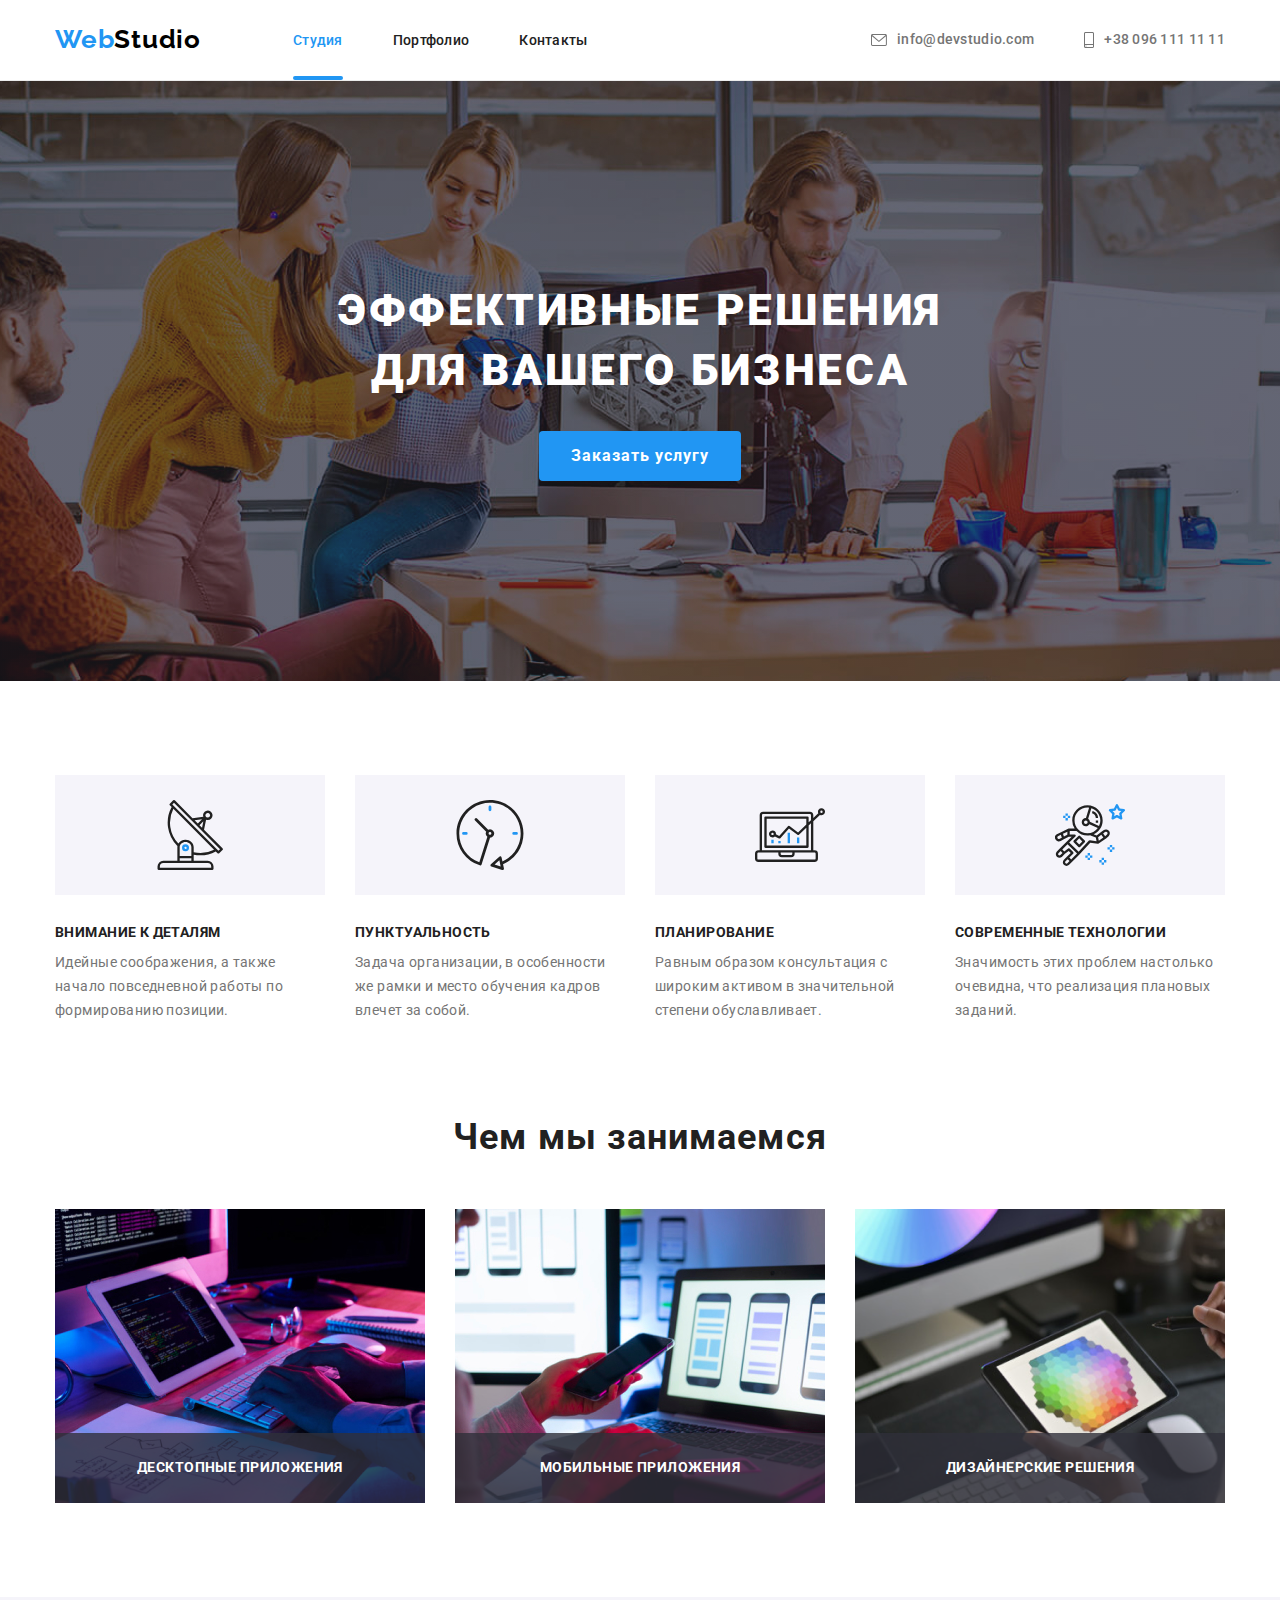
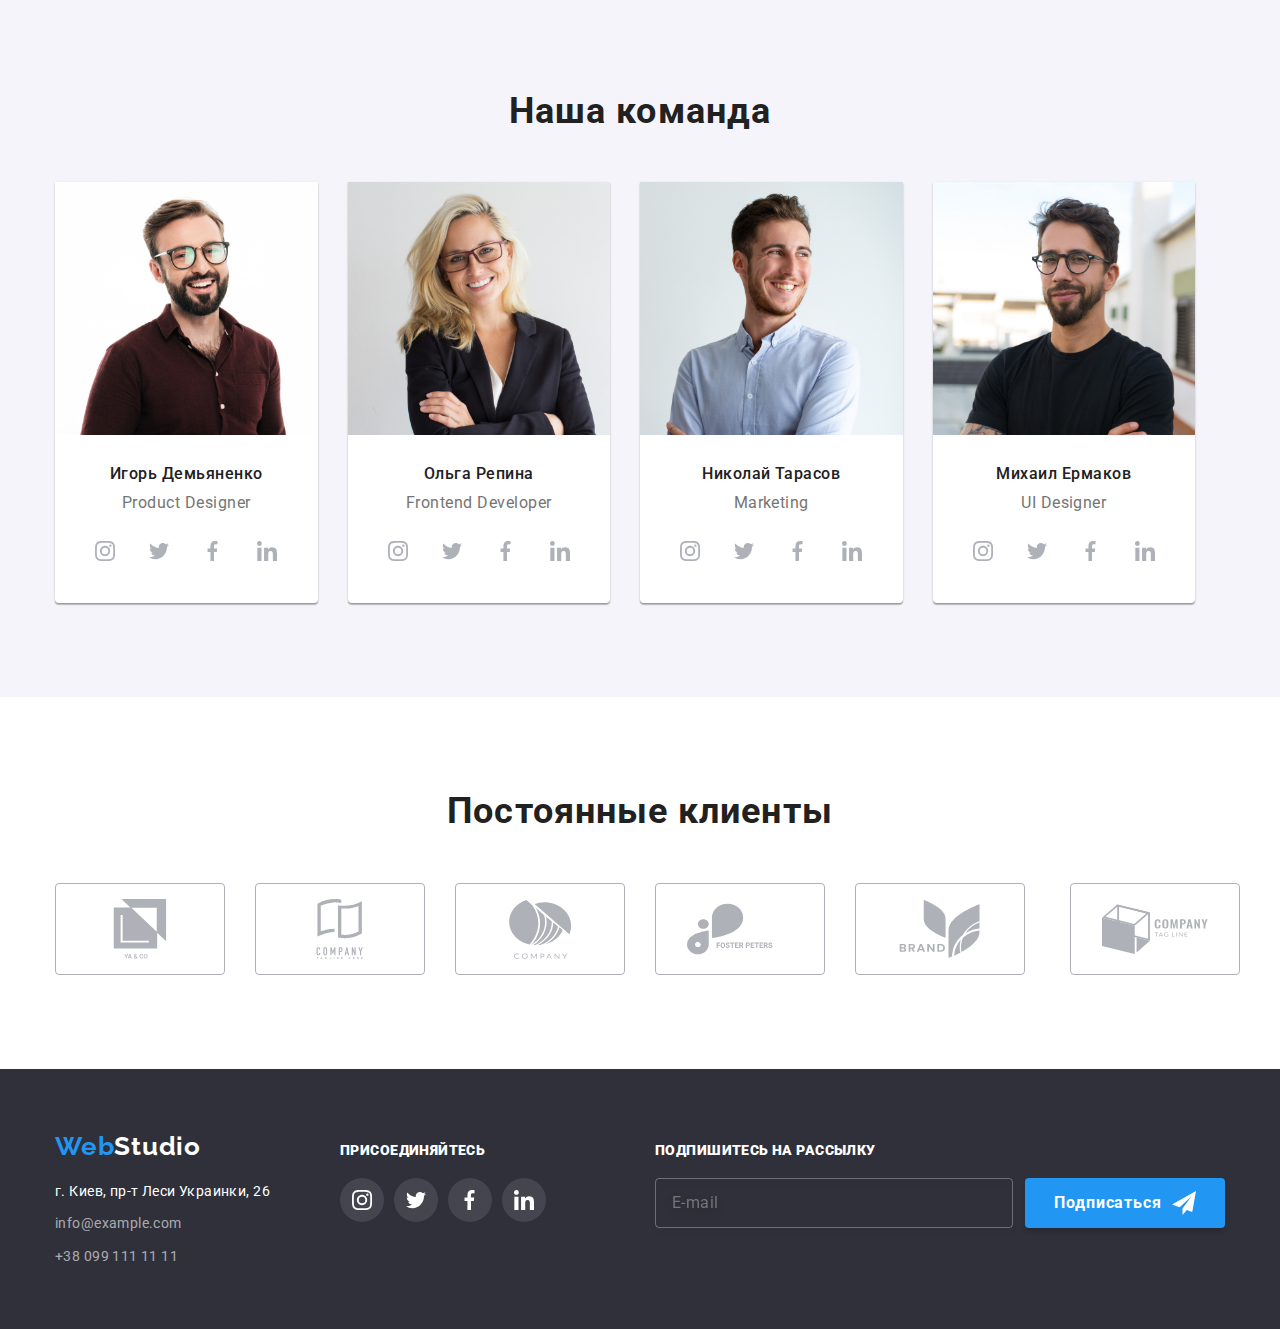
==== index.html @ 11d99875 "Initial commit" ====
<!DOCTYPE html>
<html lang="en">

<head>
  <meta charset="UTF-8" />
  <meta http-equiv="X-UA-Compatible" content="IE=edge" />
  <meta name="viewport" content="width=device-width, initial-scale=1.0" />
  <title>Document</title>
  <link rel="preconnect" href="https://fonts.googleapis.com" />
  <link rel="preconnect" href="https://fonts.gstatic.com" crossorigin />
  <link href="https://fonts.googleapis.com/css2?family=Raleway:wght@700&family=Roboto:wght@400;500;700;900&display=swap"
    rel="stylesheet" />
  <link rel="stylesheet" href="https://cdn.jsdelivr.net/npm/modern-normalize@1.1.0/modern-normalize.min.css" />
  <link rel="stylesheet" href="./css/styles.css" />
</head>

<body data-body>
  <!--Header-->
  <header class="header">
    <div class="container header-container">
      <nav class="nav-header">
        <a class="logo link" href="./index.html">Web<span class="logo-dark">Studio</span></a>
        <ul class="nav-list list">
          <li class="header-list-item">
            <a class="nav-link link nav-link-active" href="./index.html">Студия</a>
          </li>
          <li class="header-list-item">
            <a class="nav-link link" href="./portfolio.html">Портфолио</a>
          </li>
          <li class="header-list-item">
            <a class="nav-link link" href="#">Контакты</a>
          </li>
        </ul>
      </nav>
      <ul class="contacts-list list">
        <li class="header-contact-item">
          <a class="contacts-link link" href="mailto:info@devstudio.com">
            <svg class="icon-envelope" width="16" height="12">
              <use href="./images/symbol-defs.svg#icon-envelope"></use>
            </svg>
            info@devstudio.com</a>
        </li>
        <li class="header-contact-item">
          <a class="contacts-link link" href="tel:+380961111111">
            <svg class="icon-smartphone" width="10" height="16">
              <use href="./images/symbol-defs.svg#icon-smartphone"></use>
            </svg>
            +38 096 111 11 11</a>
        </li>
      </ul>
    </div>
  </header>
  <!--Main-->
  <main>
    <section class="banner-section">
      <div class="container">
        <h1 class="banner-title">
          Эффективные решения <br />
          для вашего бизнеса
        </h1>
        <button type="button" class="banner-btn btn" data-modal-open>Заказать услугу</button>
      </div>
    </section>
    <!--Feature-->
    <h2 class="hidden-title">Особенности</h2>
    <section class="feature-section">
      <div class="container">
        <ul class="feature-list list">
          <li class="feature-item">
            <div class="feature-icon-list">
              <svg class="feature-icon" width="70" height="70">
                <use href="./images/symbol-defs.svg#icon-antenna"></use>
              </svg>
            </div>
            <h3 class="feature-title">Внимание к деталям</h3>
            <p class="feature-txt">
              Идейные соображения, а также начало повседневной работы по
              формированию позиции.
            </p>
          </li>
          <li class="feature-item">
            <div class="feature-icon-list">
              <svg class="feature-icon" width="70" height="70">
                <use href="./images/symbol-defs.svg#icon-clock"></use>
              </svg>
            </div>
            <h3 class="feature-title">Пунктуальность</h3>
            <p class="feature-txt">
              Задача организации, в особенности же рамки и место обучения
              кадров влечет за собой.
            </p>
          </li>
          <li class="feature-item">
            <div class="feature-icon-list">
              <svg class="feature-icon" width="70" height="70">
                <use href="./images/symbol-defs.svg#icon-diagram"></use>
              </svg>
            </div>
            <h3 class="feature-title">Планирование</h3>
            <p class="feature-txt">
              Равным образом консультация с широким активом в значительной
              степени обуславливает.
            </p>
          </li>
          <li class="feature-item">
            <div class="feature-icon-list">
              <svg class="feature-icon" width="70" height="70">
                <use href="./images/symbol-defs.svg#icon-astronaut"></use>
              </svg>
            </div>
            <h3 class="feature-title">Современные технологии</h3>
            <p class="feature-txt">
              Значимость этих проблем настолько очевидна, что реализация
              плановых заданий.
            </p>
          </li>
        </ul>
      </div>
    </section>
    <!--What we do-->
    <section class="about-section">
      <div class="container about-container">
        <h2 class="title">Чем мы занимаемся</h2>
        <ul class="about-list list">
          <li class="about-list-item">

            <img src="./images/keyboard.jpg" alt="Print" width="370" />
            <p class="about-txt-thumb">Десктопные приложения</p>

          </li>
          <li class="about-list-item">

            <img src="./images/phone.jpg" alt="Development" width="370" />
            <p class="about-txt-thumb">Мобильные приложения</p>

          </li>
          <li class="about-list-item">

            <img src="./images/pen.png" alt="Design" width="370" />
            <p class="about-txt-thumb">Дизайнерские решения</p>

          </li>
        </ul>
      </div>
    </section>
    <!--Our team-->
    <section class="team-section">
      <div class="container">
        <h2 class="title">Наша команда</h2>
        <ul class="team-list list">
          <li class="team-list-item">
            <img src="./images/productdesigner.jpg" alt="productdesignerphoto" width="270" />
            <div class="team">
              <h3 class="team-title">Игорь Демьяненко</h3>
              <p class="team-txt">Product Designer</p>
              <ul class="social-media list">
                <li class="social-media-item item">
                  <a class="social-media-link link" href="" target="_blank" rel="noopener nofollow noreferrer"><svg
                      class="social-media-icon" width="20" height="20">
                      <use href="./images/symbol-defs.svg#icon-instagram"></use>
                    </svg></a>
                </li>
                <li class="social-media-item item">
                  <a class="social-media-link link" href="" target="_blank" rel="noopener nofollow noreferrer"><svg
                      class="social-media-icon" width="20" height="20">
                      <use href="./images/symbol-defs.svg#icon-twitter"></use>
                    </svg></a>
                </li>
                <li class="social-media-item item">
                  <a class="social-media-link link" href="" target="_blank" rel="noopener nofollow noreferrer"><svg
                      class="social-media-icon" width="20" height="20">
                      <use href="./images/symbol-defs.svg#icon-facebook"></use>
                    </svg></a>
                </li>
                <li class="social-media-item item">
                  <a class="social-media-link link" href="" target="_blank" rel="noopener nofollow noreferrer"><svg
                      class="social-media-icon" width="20" height="20">
                      <use href="./images/symbol-defs.svg#icon-linkedin"></use>
                    </svg></a>
                </li>
              </ul>
            </div>
          </li>
          <li class="team-list-item">
            <img src="./images/frontenddeveloper.jpg" alt="frontenddeveloperphoto" width="270" />
            <div class="team">
              <h3 class="team-title">Ольга Репина</h3>
              <p class="team-txt">Frontend Developer</p>
              <ul class="social-media list">
                <li class="social-media-item item">
                  <a class="social-media-link link" href="" target="_blank" rel="noopener nofollow noreferrer"><svg
                      class="social-media-icon" width="20" height="20">
                      <use href="./images/symbol-defs.svg#icon-instagram"></use>
                    </svg></a>
                </li>
                <li class="social-media-item item">
                  <a class="social-media-link link" href="" target="_blank" rel="noopener nofollow noreferrer"><svg
                      class="social-media-icon" width="20" height="20">
                      <use href="./images/symbol-defs.svg#icon-twitter"></use>
                    </svg></a>
                </li>
                <li class="social-media-item item">
                  <a class="social-media-link link" href="" target="_blank" rel="noopener nofollow noreferrer"><svg
                      class="social-media-icon" width="20" height="20">
                      <use href="./images/symbol-defs.svg#icon-facebook"></use>
                    </svg></a>
                </li>
                <li class="social-media-item item">
                  <a class="social-media-link link" href="" target="_blank" rel="noopener nofollow noreferrer"><svg
                      class="social-media-icon" width="20" height="20">
                      <use href="./images/symbol-defs.svg#icon-linkedin"></use>
                    </svg></a>
                </li>
              </ul>
            </div>
          </li>
          <li class="team-list-item">
            <img src="./images/marketing.jpg" alt="marketingphoto" width="270" />
            <div class="team">
              <h3 class="team-title">Николай Тарасов</h3>
              <p class="team-txt">Marketing</p>
              <ul class="social-media list">
                <li class="social-media-item item">
                  <a class="social-media-link link" href="" target="_blank" rel="noopener nofollow noreferrer"><svg
                      class="social-media-icon" width="20" height="20">
                      <use href="./images/symbol-defs.svg#icon-instagram"></use>
                    </svg></a>
                </li>
                <li class="social-media-item item">
                  <a class="social-media-link link" href="" target="_blank" rel="noopener nofollow noreferrer"><svg
                      class="social-media-icon" width="20" height="20">
                      <use href="./images/symbol-defs.svg#icon-twitter"></use>
                    </svg></a>
                </li>
                <li class="social-media-item item">
                  <a class="social-media-link link" href="" target="_blank" rel="noopener nofollow noreferrer"><svg
                      class="social-media-icon" width="20" height="20">
                      <use href="./images/symbol-defs.svg#icon-facebook"></use>
                    </svg></a>
                </li>
                <li class="social-media-item item">
                  <a class="social-media-link link" href="" target="_blank" rel="noopener nofollow noreferrer"><svg
                      class="social-media-icon" width="20" height="20">
                      <use href="./images/symbol-defs.svg#icon-linkedin"></use>
                    </svg></a>
                </li>
              </ul>
            </div>
          </li>
          <li class="team-list-item">
            <img src="./images/uidesigner.jpg" alt="uidesignerphoto" width="270" />
            <div class="team">
              <h3 class="team-title">Михаил Ермаков</h3>
              <p class="team-txt">UI Designer</p>
              <ul class="social-media list">
                <li class="social-media-item item">
                  <a class="social-media-link link" href="" target="_blank" rel="noopener nofollow noreferrer"><svg
                      class="social-media-icon" width="20" height="20">
                      <use href="./images/symbol-defs.svg#icon-instagram"></use>
                    </svg></a>
                </li>
                <li class="social-media-item item">
                  <a class="social-media-link link" href="" target="_blank" rel="noopener nofollow noreferrer"><svg
                      class="social-media-icon" width="20" height="20">
                      <use href="./images/symbol-defs.svg#icon-twitter"></use>
                    </svg></a>
                </li>
                <li class="social-media-item item">
                  <a class="social-media-link link" href="" target="_blank" rel="noopener nofollow noreferrer"><svg
                      class="social-media-icon" width="20" height="20">
                      <use href="./images/symbol-defs.svg#icon-facebook"></use>
                    </svg></a>
                </li>
                <li class="social-media-item item">
                  <a class="social-media-link link" href="" target="_blank" rel="noopener nofollow noreferrer"><svg
                      class="social-media-icon" width="20" height="20">
                      <use href="./images/symbol-defs.svg#icon-linkedin"></use>
                    </svg></a>
                </li>
              </ul>
            </div>
          </li>
        </ul>
      </div>
    </section>
    <!--Clients-->
    <section class="company-section">
      <div class="container">
        <h2 class="title">Постоянные клиенты</h2>
        <ul class="clients-list list">
          <li class="clients-list-item">
            <a class="clients-link link" href="" target="_blank" rel="noopener nofollow noreferrer"><svg
                class="clients-icon" width="106" height="60">
                <use href="./images/symbol-defs.svg#icon-logo"></use>
              </svg></a>
          </li>
          <li class="clients-list-item">
            <a class="clients-link link" href="" target="_blank" rel="noopener nofollow noreferrer"><svg
                class="clients-icon" width="106" height="60">
                <use href="./images/symbol-defs.svg#icon-logo-1"></use>
              </svg></a>
          </li>
          <li class="clients-list-item">
            <a class="clients-link link" href="" target="_blank" rel="noopener nofollow noreferrer"><svg
                class="clients-icon" width="106" height="60">
                <use href="./images/symbol-defs.svg#icon-logo-2"></use>
              </svg></a>
          </li>
          <li class="clients-list-item">
            <a class="clients-link link" href="" target="_blank" rel="noopener nofollow noreferrer"><svg
                class="clients-icon" width="106" height="60">
                <use href="./images/symbol-defs.svg#icon-logo-3"></use>
              </svg></a>
          </li>
          <li class="clients-list-item">
            <a class="clients-link link" href="" target="_blank" rel="noopener nofollow noreferrer"><svg
                class="clients-icon" width="106" height="60">
                <use href="./images/symbol-defs.svg#icon-logo-4"></use>
              </svg></a>
          </li>
          <li class="clients-list-item container">
            <a class="clients-link link" href="" target="_blank" rel="noopener nofollow noreferrer"><svg
                class="clients-icon" width="106" height="60">
                <use href="./images/symbol-defs.svg#icon-logo-5"></use>
              </svg></a>
          </li>
        </ul>
      </div>
    </section>
  </main>
  <!--Footer-->
  <footer class="footer">
    <div class="container">
      <div class="footer-nav">
        <a class="logo-footer link" href="./index.html">Web<span class="logo-light">Studio</span></a>
        <address>
          <ul class="contacts-footer-list list">
            <li class="contacts-footer-item">
              <a class="footer-nav-link link" href="https://goo.gl/maps/ErCyKZtS9x7sT5QV7" target="_blank"
                rel="noopener nofollow noreferrer">г. Киев, пр-т Леси Украинки, 26
              </a>
            </li>
            <li class="contacts-footer-item">
              <a class="footer-contacts-link link" href="mailto:info@example.com">info@example.com</a>
            </li>
            <li class="contacts-footer-item">
              <a class="footer-contacts-link link" href="tel:+380991111111">+38 099 111 11 11</a>
            </li>
          </ul>
        </address>
      </div>
      <div class="social-footer">
        <p class="footer-subscribe"><strong>присоединяйтесь</strong></p>
        <ul class="social-footer-list list">
          <li class="social-footer-item item">
            <a class="social-footer-link" href="" target="_blank" rel="noopener nofollow noreferrer">
              <svg class="social-footer-icon" width="20" height="20">
                <use href="./images/symbol-defs.svg#icon-instagram"></use>
              </svg></a>
          </li>
          <li class="social-footer-item item">
            <a class="social-footer-link" href="" target="_blank" rel="noopener nofollow noreferrer">
              <svg class="social-footer-icon" width="20" height="20">
                <use href="./images/symbol-defs.svg#icon-twitter"></use>
              </svg></a>
          </li>
          <li class="social-footer-item item">
            <a class="social-footer-link" href="" target="_blank" rel="noopener nofollow noreferrer">
              <svg class="social-footer-icon" width="20" height="20">
                <use href="./images/symbol-defs.svg#icon-facebook"></use>
              </svg></a>
          </li>
          <li class="social-footer-item item">
            <a class="social-footer-link" href="" target="_blank" rel="noopener nofollow noreferrer">
              <svg class="social-footer-icon" width="20" height="20">
                <use href="./images/symbol-defs.svg#icon-linkedin"></use>
              </svg></a>
          </li>
        </ul>
      </div>
      <div class="footer-submit">
        <p class="footer-subscribe"><strong>Подпишитесь на рассылку</strong></p>
        <form class="footer-form">
          <label>
            <input class="subscribe-submit" type="email" placeholder="E-mail" required>
          </label>
          <button class="btn-submit btn" type="submit">Подписаться
            <svg class="icon-submit" width="24" height="24">
              <use href="./images/symbol-defs.svg#icon-send"></use>
            </svg>
          </button>
        </form>
      </div>
    </div>
  </footer>
  <!--Modal-->
  <div class="backdrop is-hidden" data-modal>
    <div class="modal">
      <button class="modal-close-btn btn" type="button" data-modal-close>
        <svg width="11px" height="11px">
          <use href="./images/symbol-defs.svg#icon-close"></use>
        </svg>
      </button>
      <form class="form">
        <p class="form-txt"><strong>Оставьте свои данные, мы вам перезвоним</strong></p>
        <div class="form-field">
          <label class="form-label"><span class="form-text">Имя</span>
            <input class="form-input" type="text" name="name" required>
            <svg class="icon-form" width="12" height="12">
              <use href="./images/symbol-defs.svg#icon-name"></use>
            </svg>
          </label>
        </div>
        <div class="form-field">
          </label>
          <label class="form-label"><span class="form-text">Телефон</span>
            <input class="form-input" type="tel" name="tel" required>
            <svg class="icon-form" width="13" height="13">
              <use href="./images/symbol-defs.svg#icon-phone"></use>
            </svg>
          </label>
        </div>
        <div class="form-field">
          <label class="form-label"><span class="form-text">Почта</span>
            <input class="form-input" type="email" name="email" required>
            <svg class="icon-form" width="15" height="12">
              <use href="./images/symbol-defs.svg#icon-mail"></use>
            </svg>
          </label>
        </div>
        <label class="form-label" name="comment"><span class="form-text">Комментарий</span>
          <textarea class="form-comment" rows="9" placeholder="Введите текст" required></textarea>
        </label>
        <div class="form-field-chek">
          <label class="policy-label">
            <input class="form-checkbox hidden-title" type="checkbox" name="user-areement" required>
            <span class="agreement-icon"></span>
            Соглашаюсь с рассылкой и принимаю
            <a class="policy-link" href="">Условия договора</a>
          </label>
        </div>
        <button class="form-btn btn" type="submit">Отправить</button>
      </form>
    </div>
    <script src="./js/modal.js"></script>
</body>

</html>
---- css/styles.css ----
:root {
    --primary-color: #2196F3;
    --secondary-color: #2F303A;
    --dark-color: #212121;
    --grey-color: #757575;
    --grey-txt-color: #AFB1B8;
    --light-color: #F5F4FA;
    --white-color: #ffffff;
    --blue-color: #188CE8;
    --primary-font: "Roboto", sans-serif;
    --secondary-font: "Raleway", sans-serif;
}

h1,
h2,
h3,
h4,
h5,
p {
    margin: 0;
}

img {
    display: block;
    max-width: 100%;
    height: auto;
}

body {
    background-color: var(--white-color);
    color: var(--dark-color);
    font-family: var(--primary-font);
    font-size: 14px;
    letter-spacing: 0.03em;
}

.container {
    width: 1200px;  
    padding-left: 15px;
    padding-right: 15px;
    margin: 0;
    margin-left: auto;
    margin-right: auto;
}

.title {
    margin-bottom: 50px;
    font-weight: 700;
    font-size: 36px;
    line-height: 1.16;
    text-align: center;
    letter-spacing: 0.03em;
    color: var(--dark-color);
}

.hidden-title {
    position: absolute;
    width: 1px;
    height: 1px;
    margin: -1px;
    border: 0;
    padding: 0;
    white-space: nowrap;
    clip-path: inset(100%);
    clip: rect(0 0 0 0);
    overflow: hidden;
}

.link {
    margin: 0;
    text-decoration: none;
    font-style: normal;
}

.list {
    margin: 0;
    padding: 0;
    list-style: none;
}

.btn {
    cursor: pointer;
}

.no-scroll {
    overflow: hidden;
}

/* Header section */

.header {
    border-bottom: 1px solid #ECECEC;
}

.nav-header {
    display: flex;
    align-items: center;
}

.logo {
    display: block;
    padding-top: 22px;
    padding-bottom: 22px;
    margin-right: 92px;
    font-family: var(--secondary-font);
    font-weight: 700;
    font-size: 26px;
    line-height: 1.38;
    letter-spacing: 0.03em;
    color: var(--primary-color);
}

.logo-dark {
    font-size: 26px;
    line-height: 1.38;
    letter-spacing: 0.03em;
    color: #000000;
}

.logo-light {
    color: var(--white-color);
}

.nav-list {
    display: flex;
    align-items: center;
}

.header-list-item:not(:last-child) {
    margin-right: 50px;
}

.nav-link {
    position: relative;
    padding: 32px 0;
    font-weight: 500;
    font-size: 14px;
    line-height: 1.14;
    letter-spacing: 0.02em;
    color: var(--dark-color);
    transition: color 250ms cubic-bezier(0.4, 0, 0.2, 1);
}

.nav-link-active {
    color: var(--primary-color);
}

.nav-link-active::after {
    position: absolute;
    content: '';
    bottom: 0;
    left: 0;
    border-radius: 2px;
    width: 100%;
    height: 4px;
    background-color: var(--primary-color);
}

.nav-link:hover,
.nav-link:focus{
    color: var(--primary-color);
}

.header-container {
    display: flex;
}

.contacts-list {
    display: flex;
    align-items: center;
    margin-left: auto
}

.header-contact-item:not(:last-child) {
    margin-right: 50px;
}

.contacts-link {
    padding: 32px 0;
    font-weight: 500;
    font-size: 14px;
    line-height: 1.14;
    display: flex;
    align-items: center;
    letter-spacing: 0.02em;
    color: var(--grey-color);
    transition: color 250ms cubic-bezier(0.4, 0, 0.2, 1);
}

.contacts-link:hover,
.contacts-link:focus {
    color: var(--primary-color);
}

.icon-envelope,
.icon-smartphone {
    margin-right: 10px;
    fill: currentColor;
}

/* Main section */

.banner-section {
    text-align: center;
    padding-top: 200px;
    padding-bottom: 200px;
    background-color: var(--secondary-color);
    background-image: linear-gradient(to right, rgba(47, 48, 58, 0.4), rgba(47, 48, 58, 0.4)), url(../images/banner-bg.jpg);
    max-width: 1600px;
    height: 600px;
    background-repeat: no-repeat;
    background-position: center;
    background-size: cover;
    margin-left: auto;
    margin-right: auto;
}


.banner-title {
    margin-bottom: 30px;
    font-weight: 900;
    font-size: 44px;
    line-height: 1.36;
    text-align: center;
    letter-spacing: 0.06em;
    text-transform: uppercase;
    color: var(--white-color);
}

.banner-btn {
    align-items: center;
    text-align: center;
    border-style: none;
    padding: 10px 32px;
    min-height: 50px;
    min-width: 200px;
    border: 0 solid;
    border-radius: 4px;
    font-family: inherit;
    background-color: var(--primary-color);
    font-weight: 700;
    font-size: 16px;
    line-height: 1.88;
    letter-spacing: 0.06em;
    color: var(--white-color);
    transition: background-color 250ms cubic-bezier(0.4, 0, 0.2, 1);
}

.banner-btn:hover,
.banner-btn:focus {
    background-color: var(--blue-color);
}

/* Feature section */

.feature-section {
    padding-bottom: 94px;
    padding-top: 94px;
}

.feature-list {
    display: flex;
}

.feature-item:not(:last-child) {
    margin-right: 30px;
}

.feature-icon-list {
    width: 270px;
    height: 120px;
    background-color: #F5F4FA;
    display: flex;
    align-items: center;
    justify-content: center;
    margin-bottom: 30px;
}

.feature-title {
    margin-bottom: 10px;
    font-weight: 700;
    font-size: 14px;
    line-height: 1.14;
    letter-spacing: 0.03em;
    text-transform: uppercase;
    color: var(--dark-color);
}

.feature-txt {
    width: 270px;
    font-weight: 400;
    font-size: 14px;
    line-height: 1.71;
    letter-spacing: 0.03em;
    color: var(--grey-color);
}

/* About selection */

.about-section {
    padding-bottom: 94px;
}

.about-list {
    display: flex;
    flex-wrap: wrap;
}

.about-list-item {
    position: relative;
}

.about-list-item:not(:last-child) {
    margin-right: 30px;
}

.about-txt-thumb {
    position: absolute;
    bottom: 0;
    left: 0;
    width: 100%;
    height: 70px;
    display: flex;
    align-items: center;
    justify-content: center;
    background-color: rgba(47, 48, 58, 0.8);
    font-weight: 700;
    line-height: 1.14;
    text-align: center;
    text-transform: uppercase;
    color: var(--white-color);
}

/* Team section */

.team-section {
    padding-top: 94px;
    padding-bottom: 94px;
    background-color: var(--light-color);
}

.team-list {
    display: flex;
}

.team-list-item {
    border: none;
    border-radius: 4px;
    background-color: var(--white-color);
    box-shadow: 0px 1px 3px rgba(0, 0, 0, 0.12), 0px 1px 1px rgba(0, 0, 0, 0.14), 0px 2px 1px rgba(0, 0, 0, 0.2);
    border-radius: 0px 0px 4px 4px;
    margin-right: 30px;
}

.team {
    padding-top: 30px;
    padding-bottom: 30px;
}

.team-title {
    margin-bottom: 10px;
    font-weight: 500;
    font-size: 16px;
    line-height: 1.18;
    text-align: center;
    letter-spacing: 0.03em;
    color: var(--dark-color);
}

.team-txt {
    margin-bottom: 16px;
    border: none;
    border-radius: 4px;
    color: var(--grey-color);
    font-weight: 400;
    font-size: 16px;
    line-height: 1.18;
    text-align: center;
    letter-spacing: 0.03em;
    color: var(--grey-color);
}

.social-media {
    display: flex;
    justify-content: center;
}

.social-media-item:not(:last-child) {
    margin-right: 10px;
}

.social-media-link {
    display: flex;
    align-items: center;
    justify-content: center;
    width: 44px;
    height: 44px;
    color: var(--grey-txt-color);
    border-radius: 50%;
    transition: color 250ms cubic-bezier(0.4, 0, 0.2, 1), background-color 250ms cubic-bezier(0.4, 0, 0.2, 1);
}

.social-media-icon {
    fill: currentColor;
}

.social-media-link:hover,
.social-media-link:focus {
    color: var(--white-color);
    background-color: var(--primary-color);
}

/* Clients */

.company-section {
    padding-top: 94px;
    padding-bottom: 94px;
}

.clients-list {
    display: flex;
    gap: 30px;
}

.clients-link {
    width: 170px;
    height: 92px;
    display: flex;
    align-items: center;
    justify-content: center;
    color: var(--grey-txt-color);
    border: 1px solid var(--grey-txt-color);
    border-radius: 4px;
    transition: border-color 250ms cubic-bezier(0.4, 0, 0.2, 1), color 250ms cubic-bezier(0.4, 0, 0.2, 1);
}

.clients-icon {
    fill: currentColor;
}

.clients-link:focus,
.clients-link:hover {
    border-color: var(--primary-color);
    color: var(--primary-color);
}

/* Footer section */

.footer {
    display: flex;
    padding-top: 60px;
    padding-bottom: 60px;
    background-color: var(--secondary-color);
}

.footer .container {
    display: flex;
    align-items: baseline;
}

.footer-nav {
    display: flex;
    flex-direction: column;
}

.logo-footer {
    max-width: 100%;
    height: 31px;
    display: block;
    margin-bottom: 20px;
    font-family: var(--secondary-font);
    font-weight: 700;
    font-size: 26px;
    line-height: 1.38;
    letter-spacing: 0.03em;
    color: var(--primary-color);
}

.contacts-footer-item:not(:last-child) {
    margin-bottom: 9px;
}

.footer-nav-link {
    font-weight: 400;
    font-size: 14px;
    line-height: 1.71;
    letter-spacing: 0.03em;
    color: var(--white-color);
    transition: color 250ms cubic-bezier(0.4, 0, 0.2, 1);
}

.footer-nav-link:focus,
.footer-nav-link:hover {
    color: var(--primary-color);
}

.footer-contacts-link {
    font-weight: 400;
    font-size: 14px;
    line-height: 1.71;
    letter-spacing: 0.03em;
    color: rgba(255, 255, 255, 0.6);
    transition: color 250ms cubic-bezier(0.4, 0, 0.2, 1);
}

.footer-contacts-link:focus,
.footer-contacts-link:hover {
    color: var(--primary-color);
}

.social-footer {
    margin-left: 70px;
    width: 206px;
}

.footer-subscribe {
    margin-bottom: 20px;
    font-weight: 700;
    font-size: 14px;
    line-height: 1.14;
    letter-spacing: 0.03em;
    text-transform: uppercase;
    color: var(--white-color);
}

.social-footer-list {
    display: flex;
    gap: 10px;
}

.social-footer-link {
    display: flex;
    width: 44px;
    height: 44px;
    align-items: center;
    justify-content: center;
    fill: var(--white-color);
    background-color: rgba(255, 255, 255, 0.1);;
    border-radius: 50%;
    transition: background-color 250ms cubic-bezier(0.4, 0, 0.2, 1);
}

.social-footer-link:hover,
.social-footer-link:focus {
    background-color: var(--primary-color);
}

.footer-submit {
    margin-left: auto;
}

.footer-form {
    display: flex;
    justify-content: center;
    align-items: center;
}

.subscribe-submit {
    display: flex;
    align-items: center;
    min-width: 358px;
    min-height: 50px;
    padding-left: 16px;
    background-color: inherit;
    border: 1px solid rgba(255, 255, 255, 0.3);
    filter: drop-shadow(0px 4px 4px rgba(0, 0, 0, 0.15));
    border-radius: 4px;
    font-weight: 400;
    font-size: 16px;
    line-height: 1.25;
    letter-spacing: 0.03em;
    color: rgba(255, 255, 255, 0.6);
    transition: border-color 250ms cubic-bezier(0.4, 0, 0.2, 1);
}

.subscribe-submit:focus,
.subscribe-submit:hover {
    outline: none;
    border-color: var(--primary-color);
}

.btn-submit {
    width: 200px;
    height: 50px;
    display: flex;
    align-items: center;
    justify-content: center;
    margin-left: 12px;
    padding: 0;
    background: var(--primary-color);
    box-shadow: 0px 4px 4px rgba(0, 0, 0, 0.15);
    border-radius: 4px;
    border: none;
    font-weight: 700;
    font-size: 16px;
    line-height: 30px;
    text-align: center;
    letter-spacing: 0.06em;
    color: var(--white-color);
}

.icon-submit {
    margin-left: 10px;
}

/* Portfolio */

.filter-btn {
    background-color: var(--light-color);
    font-family: var(--primary-font);
    font-weight: 500;
    font-size: 16px;
    line-height: 1.62;
    text-align: center;
    letter-spacing: 0.03em;
    color: var(--dark-color);
    border: none;
    border-radius: 4px;
    padding: 6px 22px;
    transition: background-color 250ms cubic-bezier(0.4, 0, 0.2, 1), color 250ms cubic-bezier(0.4, 0, 0.2, 1), box-shadow 250ms cubic-bezier(0.4, 0, 0.2, 1);
}

.filter-btn:hover,
.filter-btn:focus {
    background-color: var(--primary-color);
    color: var(--white-color);
    box-shadow: 0px 3px 1px rgba(0, 0, 0, 0.1), 0px 1px 2px rgba(0, 0, 0, 0.08), 0px 2px 2px rgba(0, 0, 0, 0.12);
}

.filter-list {
    padding-top: 94px;
    padding-bottom: 94px;
}

.nav-list-portfolio {
    display: flex;
    justify-content: center;
    margin-bottom: 50px;
}

.nav-list-item:not(:last-child) {
    margin-right: 8px;

}

.example-list {
    display: flex;
    flex-wrap: wrap;
    margin: calc(-1 * 30px / 3);
}

.example-list-item { 
    width: 370px;
    flex-basis: calc((100% - 30px * 3) / 3);
    margin: calc(30px / 2);
}

.example-link {
    display: block;
    transition: box-shadow 250ms cubic-bezier(0.4, 0, 0.2, 1);
}

.example-overlay {
    position: relative;
    overflow: hidden;
}

.example-overlay-txt {
    position: absolute;
    top: 0;
    left: 0;
    transform: translateY(100%);
    display: flex;
    align-items: center;
    justify-content: center;
    padding: 63px 21px;
    background-color: rgba(33, 150, 243, 0.9);;
    transition: transform 250ms cubic-bezier(0.4, 0, 0.2, 1);
}

.example-desc {
    font-weight: 400;
    font-size: 18px;
    line-height: 1.56;
    letter-spacing: 0.03em;
    color: var(--white-color);
}

.example-link:focus,
.example-link:hover {
    box-shadow: 0px 1px 1px rgba(0, 0, 0, 0.12), 0px 4px 4px rgba(0, 0, 0, 0.06), 1px 4px 6px rgba(0, 0, 0, 0.16);
}

.example-link:hover .example-overlay-txt,
.example-link:focus .example-overlay-txt {
    transform: translateY(0%);
}

.example-text {
    border: 1px solid #EEEEEE;
    padding: 20px 24px;
    border-top: none;
}

.apps-title {
    margin-bottom: 4px;
    font-weight: 700;
    font-size: 18px;
    line-height: 2;
    letter-spacing: 0.06em;
    color: var(--dark-color);
}

.apps-txt {
    font-weight: 400;
    font-size: 16px;
    line-height: 1.87;
    letter-spacing: 0.03em;
    color: var(--grey-color);
}

/* Modal */

.backdrop {
    position: fixed;
    top: 0;
    left: 0;
    z-index: 1000;
    width: 100%;
    height: 100%;
    background-color: rgba(0, 0, 0, 0.2);
    opacity: 1;
    visibility: visible;
    pointer-events: initial;
    transition: opacity 250ms cubic-bezier(0.4, 0, 0.2, 1), visibility 250ms cubic-bezier(0.4, 0, 0.2, 1);
}

.backdrop.is-hidden {
    opacity: 0;
    visibility: hidden;
    pointer-events: none;
}

.modal {
    padding: 40px;
    position: absolute;
    top: 50%;
    left: 50%;
    transform: translate(-50%, -50%);
    width: 528px;
    height: 581px;
    background-color: var(--white-color);
    box-shadow: 0px 1px 3px rgba(0, 0, 0, 0.12), 0px 1px 1px rgba(0, 0, 0, 0.14), 0px 2px 1px rgba(0, 0, 0, 0.2);
    border-radius: 4px;
}

.modal-close-btn {
    position: absolute;
    top: 8px;
    right: 8px;
    display: flex;
    align-items: center;
    justify-content: center;
    width: 30px;
    height: 30px;
    padding: 0;
    border: none;
    border-radius: 50%;
    background: var(--white-color);
    border: 1px solid rgba(0, 0, 0, 0.1);
    transition: fill 250ms cubic-bezier(0.4, 0, 0.2, 1);
}

.modal-close-btn:focus,
.modal-close-btn:hover {
    fill: var(--primary-color);
}

.form {
    display: flex;
    flex-direction: column;
}

.form-txt {
    margin-bottom: 12px;
    font-weight: 700;
    font-size: 20px;
    line-height: 23px;
    text-align: center;
    letter-spacing: 0.03em;
    color: var(--dark-color);
}

.form-field {
    position: relative;
    margin-bottom: 10px;
}

.form-label {
    display: flex;
    flex-direction: column;
}

.form-text {
    margin-bottom: 4px;
    font-weight: 400;
    font-size: 12px;
    line-height: 1, 16px;
    letter-spacing: 0.01em;
    color: var(--grey-color);
}

.form-input {
    width: 100%;
    margin: 0;
    padding: 12px 16px 12px 42px;
    border: 1px solid rgba(33, 33, 33, 0.2);
    border-radius: 4px;
    transition: border-color 250ms cubic-bezier(0.4, 0, 0.2, 1);
}
 
.form-input:focus,
.form-input:hover {
    outline: none;
    border-color: var(--primary-color);
}

.form-input:hover ~ .icon-form,
.form-input:focus ~ .icon-form {
    fill: var(--primary-color);
}

.icon-form {
    position: absolute;
    top: 50%;
    left: 12px;
    transform: translateY(25%);
    transition: fill 250ms cubic-bezier(0.4, 0, 0.2, 1);
}

.form-field:focus-within .input,
.form-field:hover .input {
    border: 1px solid var(--primary-color);
}

.form-field:focus-within .icon-form,
.form-field:hover .icon-form {
    fill: var(--primary-color);
}

.form-comment {
    resize: none;
    padding: 12px 16px;
    font-weight: 400;
    font-size: 12px;
    line-height: 1.16;
    letter-spacing: 0.01em;
    color: rgba(117, 117, 117, 0.5);
    border: 1px solid rgba(33, 33, 33, 0.2);
    border-radius: 4px;
    transition: border-color 250ms cubic-bezier(0.4, 0, 0.2, 1);
}

.form-comment:focus,
.form-comment:hover {
    outline: none;
    border-color: var(--primary-color)
}

.form-field-chek {
    margin-top: 20px;
    margin-bottom: 20px;
}

.policy-label {
    position: relative;
    display: flex;
    align-items: center;
    justify-content: center;
}

.agreement-icon {
    display: inline-block;
    width: 16px;
    height: 15px;
    border: 2px solid var(--dark-color);
    border-radius: 2px;
    margin-right: 7px;
}

.form-checkbox:checked ~ .agreement-icon {
    border-color: var(--primary-color) ;
    background-color: var(--primary-color);
    background-image: url(../images/icon-check.svg);
    background-size: cover;
    background-origin: border-box;
    background-repeat: no-repeat;
}

.policy-link {
    margin-left: 4px;
    color: var(--primary-color);
}

.form-btn{
    width: 200px;
    height: 50px;
    background-color: var(--primary-color);
    font-weight: 700;
    line-height: 1.88;
    letter-spacing: 0.06em;
    color: var(--white-color);
    padding: 10px 56px;
    margin: 0 auto;
    border: none;
    text-align: center;
    box-shadow: 0px 4px 4px rgb(0 0 0 / 15%);
    border-radius: 4px;
}
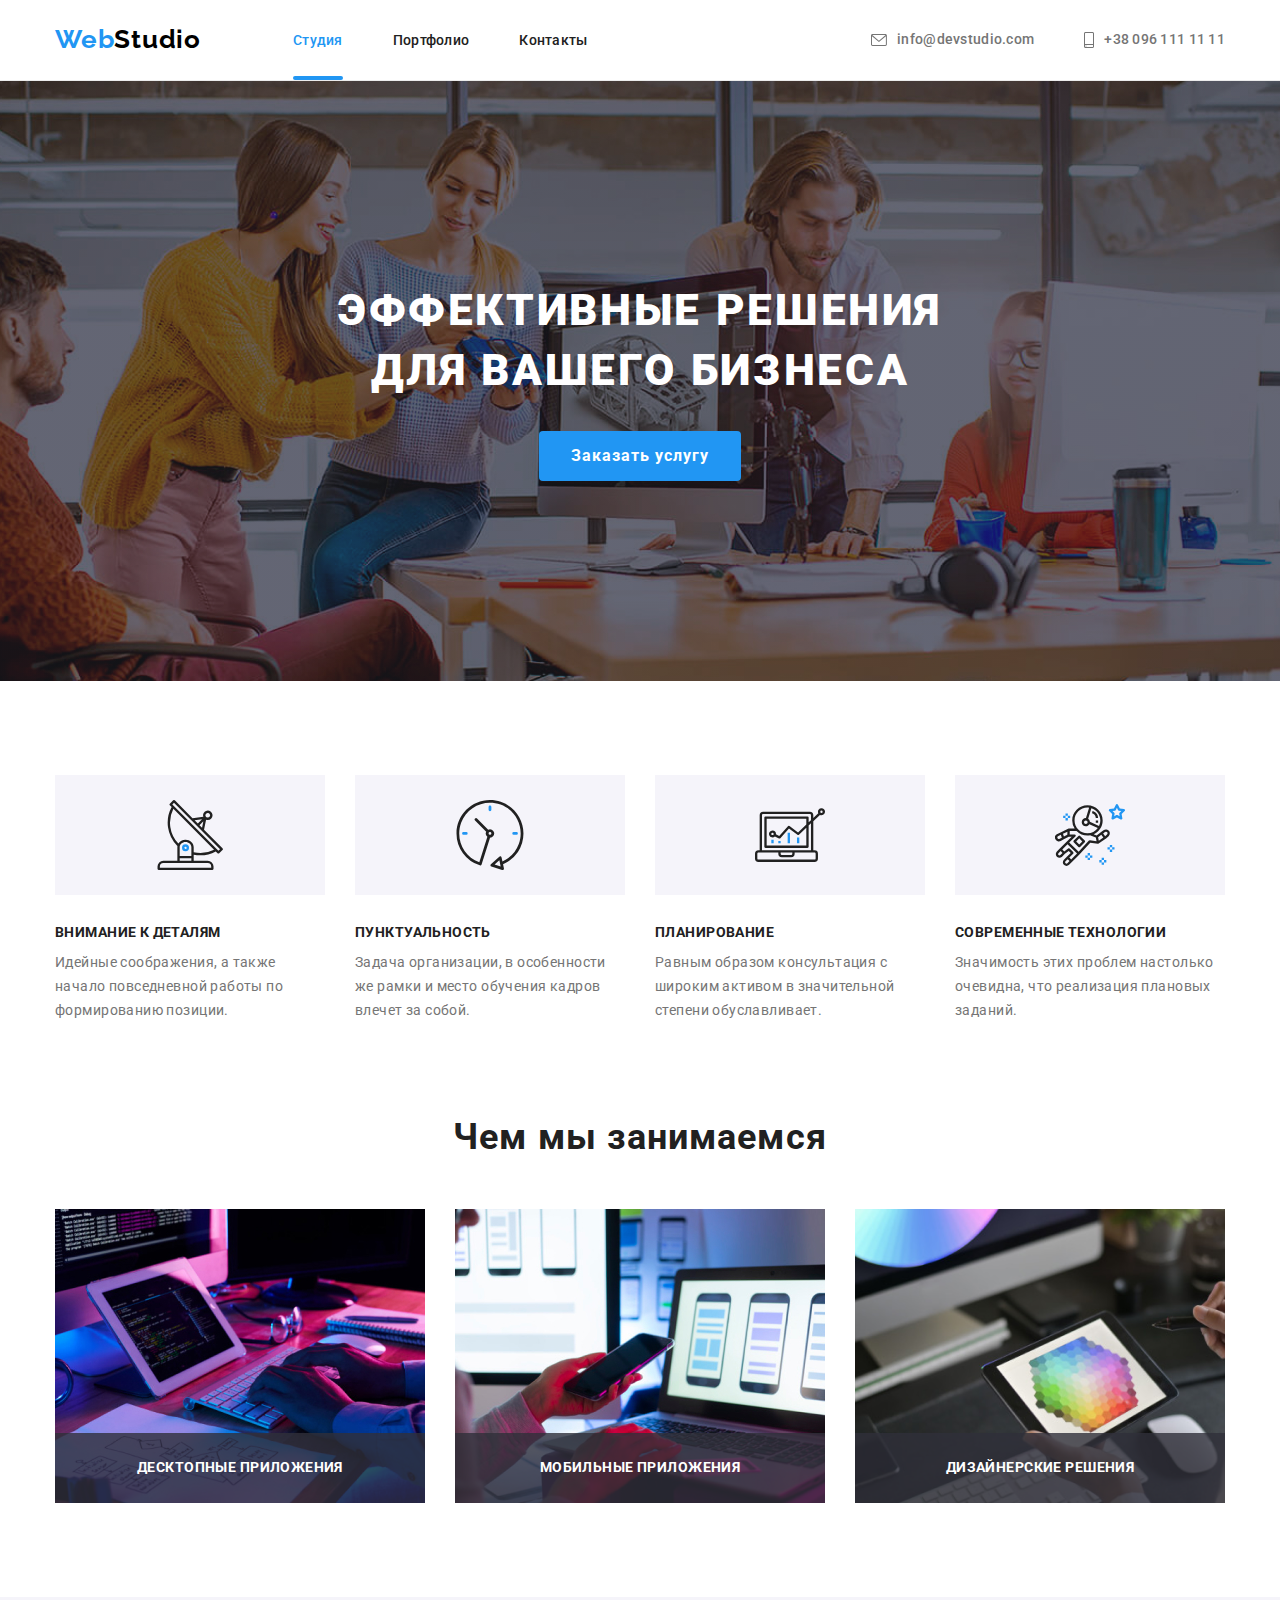
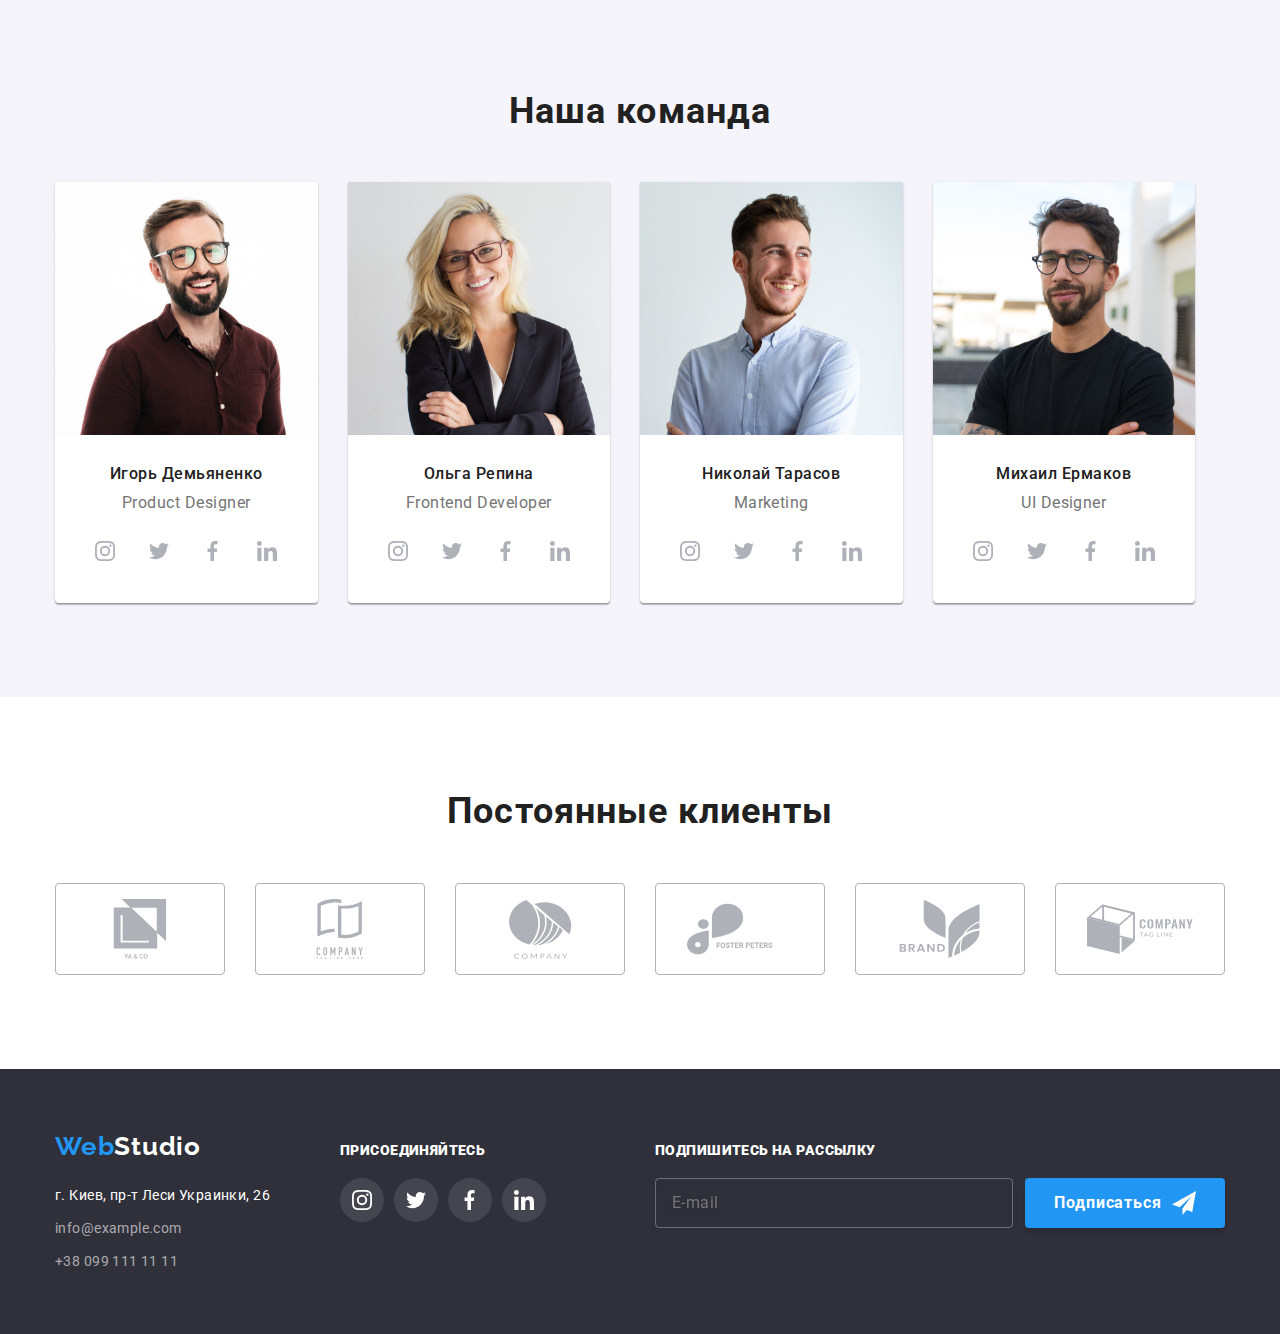
==== commit bef1f9c7: "hw-7-sass" ====
--- a/index.html
+++ b/index.html
@@ -10,39 +10,38 @@
   <link rel="preconnect" href="https://fonts.gstatic.com" crossorigin />
   <link href="https://fonts.googleapis.com/css2?family=Raleway:wght@700&family=Roboto:wght@400;500;700;900&display=swap"
     rel="stylesheet" />
-  <link rel="stylesheet" href="https://cdn.jsdelivr.net/npm/modern-normalize@1.1.0/modern-normalize.min.css" />
-  <link rel="stylesheet" href="./css/styles.css" />
+  <link rel="stylesheet" href="./css/main.min.css" />
 </head>
 
 <body data-body>
   <!--Header-->
   <header class="header">
-    <div class="container header-container">
-      <nav class="nav-header">
-        <a class="logo link" href="./index.html">Web<span class="logo-dark">Studio</span></a>
+    <div class="container header__container">
+      <nav class="nav">
+        <a class="logo link" href="./index.html">Web<span class="logo--dark">Studio</span></a>
         <ul class="nav-list list">
-          <li class="header-list-item">
-            <a class="nav-link link nav-link-active" href="./index.html">Студия</a>
-          </li>
-          <li class="header-list-item">
-            <a class="nav-link link" href="./portfolio.html">Портфолио</a>
-          </li>
-          <li class="header-list-item">
-            <a class="nav-link link" href="#">Контакты</a>
+          <li class="nav-list__item">
+            <a class="nav-list__link link nav-list__link--active" href="./index.html">Студия</a>
+          </li>
+          <li class="nav-list__item">
+            <a class="nav-list__link link" href="./portfolio.html">Портфолио</a>
+          </li>
+          <li class="nav-list__item">
+            <a class="nav-list__link link" href="#">Контакты</a>
           </li>
         </ul>
       </nav>
       <ul class="contacts-list list">
-        <li class="header-contact-item">
-          <a class="contacts-link link" href="mailto:info@devstudio.com">
-            <svg class="icon-envelope" width="16" height="12">
+        <li class="contacts-list__item">
+          <a class="contacts-list__link link" href="mailto:info@devstudio.com">
+            <svg class="contacts-list__item__icon" width="16" height="12">
               <use href="./images/symbol-defs.svg#icon-envelope"></use>
             </svg>
             info@devstudio.com</a>
         </li>
-        <li class="header-contact-item">
-          <a class="contacts-link link" href="tel:+380961111111">
-            <svg class="icon-smartphone" width="10" height="16">
+        <li class="contacts-list__item">
+          <a class="contacts-list__link link" href="tel:+380961111111">
+            <svg class="contacts-list__item__icon" width="10" height="16">
               <use href="./images/symbol-defs.svg#icon-smartphone"></use>
             </svg>
             +38 096 111 11 11</a>
@@ -52,64 +51,64 @@
   </header>
   <!--Main-->
   <main>
-    <section class="banner-section">
+    <section class="banner">
       <div class="container">
-        <h1 class="banner-title">
+        <h1 class="banner__title">
           Эффективные решения <br />
           для вашего бизнеса
         </h1>
-        <button type="button" class="banner-btn btn" data-modal-open>Заказать услугу</button>
+        <button type="button" class="banner__btn btn" data-modal-open>Заказать услугу</button>
       </div>
     </section>
     <!--Feature-->
     <h2 class="hidden-title">Особенности</h2>
-    <section class="feature-section">
+    <section class="feature">
       <div class="container">
         <ul class="feature-list list">
-          <li class="feature-item">
-            <div class="feature-icon-list">
-              <svg class="feature-icon" width="70" height="70">
+          <li class="feature-list__item">
+            <div class="feature-list__item__icon">
+              <svg width="70" height="70">
                 <use href="./images/symbol-defs.svg#icon-antenna"></use>
               </svg>
             </div>
-            <h3 class="feature-title">Внимание к деталям</h3>
-            <p class="feature-txt">
+            <h3 class="feature__title">Внимание к деталям</h3>
+            <p class="feature__txt">
               Идейные соображения, а также начало повседневной работы по
               формированию позиции.
             </p>
           </li>
-          <li class="feature-item">
-            <div class="feature-icon-list">
-              <svg class="feature-icon" width="70" height="70">
+          <li class="feature-list__item">
+            <div class="feature-list__item__icon">
+              <svg width="70" height="70">
                 <use href="./images/symbol-defs.svg#icon-clock"></use>
               </svg>
             </div>
-            <h3 class="feature-title">Пунктуальность</h3>
-            <p class="feature-txt">
+            <h3 class="feature__title">Пунктуальность</h3>
+            <p class="feature__txt">
               Задача организации, в особенности же рамки и место обучения
               кадров влечет за собой.
             </p>
           </li>
-          <li class="feature-item">
-            <div class="feature-icon-list">
-              <svg class="feature-icon" width="70" height="70">
+          <li class="feature-list__item">
+            <div class="feature-list__item__icon">
+              <svg width="70" height="70">
                 <use href="./images/symbol-defs.svg#icon-diagram"></use>
               </svg>
             </div>
-            <h3 class="feature-title">Планирование</h3>
-            <p class="feature-txt">
+            <h3 class="feature__title">Планирование</h3>
+            <p class="feature__txt">
               Равным образом консультация с широким активом в значительной
               степени обуславливает.
             </p>
           </li>
-          <li class="feature-item">
-            <div class="feature-icon-list">
-              <svg class="feature-icon" width="70" height="70">
+          <li class="feature-list__item">
+            <div class="feature-list__item__icon">
+              <svg width="70" height="70">
                 <use href="./images/symbol-defs.svg#icon-astronaut"></use>
               </svg>
             </div>
-            <h3 class="feature-title">Современные технологии</h3>
-            <p class="feature-txt">
+            <h3 class="feature__title">Современные технологии</h3>
+            <p class="feature__txt">
               Значимость этих проблем настолько очевидна, что реализация
               плановых заданий.
             </p>
@@ -118,162 +117,162 @@
       </div>
     </section>
     <!--What we do-->
-    <section class="about-section">
-      <div class="container about-container">
+    <section class="about">
+      <div class="container about__container">
         <h2 class="title">Чем мы занимаемся</h2>
         <ul class="about-list list">
-          <li class="about-list-item">
+          <li class="about-list__item">
 
             <img src="./images/keyboard.jpg" alt="Print" width="370" />
-            <p class="about-txt-thumb">Десктопные приложения</p>
-
-          </li>
-          <li class="about-list-item">
+            <p class="about-list__txt">Десктопные приложения</p>
+
+          </li>
+          <li class="about-list__item">
 
             <img src="./images/phone.jpg" alt="Development" width="370" />
-            <p class="about-txt-thumb">Мобильные приложения</p>
-
-          </li>
-          <li class="about-list-item">
+            <p class="about-list__txt">Мобильные приложения</p>
+
+          </li>
+          <li class="about-list__item">
 
             <img src="./images/pen.png" alt="Design" width="370" />
-            <p class="about-txt-thumb">Дизайнерские решения</p>
+            <p class="about-list__txt">Дизайнерские решения</p>
 
           </li>
         </ul>
       </div>
     </section>
     <!--Our team-->
-    <section class="team-section">
+    <section class="team">
       <div class="container">
         <h2 class="title">Наша команда</h2>
         <ul class="team-list list">
-          <li class="team-list-item">
+          <li class="team-list__item">
             <img src="./images/productdesigner.jpg" alt="productdesignerphoto" width="270" />
-            <div class="team">
-              <h3 class="team-title">Игорь Демьяненко</h3>
-              <p class="team-txt">Product Designer</p>
+            <div class="card-set">
+              <h3 class="team__title">Игорь Демьяненко</h3>
+              <p class="team__txt">Product Designer</p>
               <ul class="social-media list">
-                <li class="social-media-item item">
-                  <a class="social-media-link link" href="" target="_blank" rel="noopener nofollow noreferrer"><svg
-                      class="social-media-icon" width="20" height="20">
+                <li class="social-media__item">
+                  <a class="social-media__link link" href="" target="_blank" rel="noopener nofollow noreferrer"><svg
+                      class="social-media__link__icon" width="20" height="20">
                       <use href="./images/symbol-defs.svg#icon-instagram"></use>
                     </svg></a>
                 </li>
-                <li class="social-media-item item">
-                  <a class="social-media-link link" href="" target="_blank" rel="noopener nofollow noreferrer"><svg
-                      class="social-media-icon" width="20" height="20">
+                <li class="social-media__item">
+                  <a class="social-media__link link" href="" target="_blank" rel="noopener nofollow noreferrer"><svg
+                      class="social-media__link__icon" width="20" height="20">
                       <use href="./images/symbol-defs.svg#icon-twitter"></use>
                     </svg></a>
                 </li>
-                <li class="social-media-item item">
-                  <a class="social-media-link link" href="" target="_blank" rel="noopener nofollow noreferrer"><svg
-                      class="social-media-icon" width="20" height="20">
+                <li class="social-media__item">
+                  <a class="social-media__link link" href="" target="_blank" rel="noopener nofollow noreferrer"><svg
+                      class="social-media__link__icon" width="20" height="20">
                       <use href="./images/symbol-defs.svg#icon-facebook"></use>
                     </svg></a>
                 </li>
-                <li class="social-media-item item">
-                  <a class="social-media-link link" href="" target="_blank" rel="noopener nofollow noreferrer"><svg
-                      class="social-media-icon" width="20" height="20">
+                <li class="social-media__item">
+                  <a class="social-media__link link" href="" target="_blank" rel="noopener nofollow noreferrer"><svg
+                      class="social-media__link__icon" width="20" height="20">
                       <use href="./images/symbol-defs.svg#icon-linkedin"></use>
                     </svg></a>
                 </li>
               </ul>
             </div>
           </li>
-          <li class="team-list-item">
+          <li class="team-list__item">
             <img src="./images/frontenddeveloper.jpg" alt="frontenddeveloperphoto" width="270" />
-            <div class="team">
-              <h3 class="team-title">Ольга Репина</h3>
-              <p class="team-txt">Frontend Developer</p>
+            <div class="card-set">
+              <h3 class="team__title">Ольга Репина</h3>
+              <p class="team__txt">Frontend Developer</p>
               <ul class="social-media list">
-                <li class="social-media-item item">
-                  <a class="social-media-link link" href="" target="_blank" rel="noopener nofollow noreferrer"><svg
-                      class="social-media-icon" width="20" height="20">
+                <li class="social-media__item">
+                  <a class="social-media__link link" href="" target="_blank" rel="noopener nofollow noreferrer"><svg
+                      class="social-media__link__icon" width="20" height="20">
                       <use href="./images/symbol-defs.svg#icon-instagram"></use>
                     </svg></a>
                 </li>
-                <li class="social-media-item item">
-                  <a class="social-media-link link" href="" target="_blank" rel="noopener nofollow noreferrer"><svg
-                      class="social-media-icon" width="20" height="20">
+                <li class="social-media__item">
+                  <a class="social-media__link link" href="" target="_blank" rel="noopener nofollow noreferrer"><svg
+                      class="social-media__link__icon" width="20" height="20">
                       <use href="./images/symbol-defs.svg#icon-twitter"></use>
                     </svg></a>
                 </li>
-                <li class="social-media-item item">
-                  <a class="social-media-link link" href="" target="_blank" rel="noopener nofollow noreferrer"><svg
-                      class="social-media-icon" width="20" height="20">
+                <li class="social-media__item">
+                  <a class="social-media__link link" href="" target="_blank" rel="noopener nofollow noreferrer"><svg
+                      class="social-media__link__icon" width="20" height="20">
                       <use href="./images/symbol-defs.svg#icon-facebook"></use>
                     </svg></a>
                 </li>
-                <li class="social-media-item item">
-                  <a class="social-media-link link" href="" target="_blank" rel="noopener nofollow noreferrer"><svg
-                      class="social-media-icon" width="20" height="20">
+                <li class="social-media__item">
+                  <a class="social-media__link link" href="" target="_blank" rel="noopener nofollow noreferrer"><svg
+                      class="social-media__link__icon" width="20" height="20">
                       <use href="./images/symbol-defs.svg#icon-linkedin"></use>
                     </svg></a>
                 </li>
               </ul>
             </div>
           </li>
-          <li class="team-list-item">
+          <li class="team-list__item">
             <img src="./images/marketing.jpg" alt="marketingphoto" width="270" />
-            <div class="team">
-              <h3 class="team-title">Николай Тарасов</h3>
-              <p class="team-txt">Marketing</p>
+            <div class="card-set">
+              <h3 class="team__title">Николай Тарасов</h3>
+              <p class="team__txt">Marketing</p>
               <ul class="social-media list">
-                <li class="social-media-item item">
-                  <a class="social-media-link link" href="" target="_blank" rel="noopener nofollow noreferrer"><svg
-                      class="social-media-icon" width="20" height="20">
+                <li class="social-media__item">
+                  <a class="social-media__link link" href="" target="_blank" rel="noopener nofollow noreferrer"><svg
+                      class="social-media__link__icon" width="20" height="20">
                       <use href="./images/symbol-defs.svg#icon-instagram"></use>
                     </svg></a>
                 </li>
-                <li class="social-media-item item">
-                  <a class="social-media-link link" href="" target="_blank" rel="noopener nofollow noreferrer"><svg
-                      class="social-media-icon" width="20" height="20">
+                <li class="social-media__item">
+                  <a class="social-media__link link" href="" target="_blank" rel="noopener nofollow noreferrer"><svg
+                      class="social-media__link__icon" width="20" height="20">
                       <use href="./images/symbol-defs.svg#icon-twitter"></use>
                     </svg></a>
                 </li>
-                <li class="social-media-item item">
-                  <a class="social-media-link link" href="" target="_blank" rel="noopener nofollow noreferrer"><svg
-                      class="social-media-icon" width="20" height="20">
+                <li class="social-media__item">
+                  <a class="social-media__link link" href="" target="_blank" rel="noopener nofollow noreferrer"><svg
+                      class="social-media__link__icon" width="20" height="20">
                       <use href="./images/symbol-defs.svg#icon-facebook"></use>
                     </svg></a>
                 </li>
-                <li class="social-media-item item">
-                  <a class="social-media-link link" href="" target="_blank" rel="noopener nofollow noreferrer"><svg
-                      class="social-media-icon" width="20" height="20">
+                <li class="social-media__item">
+                  <a class="social-media__link link" href="" target="_blank" rel="noopener nofollow noreferrer"><svg
+                      class="social-media__link__icon" width="20" height="20">
                       <use href="./images/symbol-defs.svg#icon-linkedin"></use>
                     </svg></a>
                 </li>
               </ul>
             </div>
           </li>
-          <li class="team-list-item">
+          <li class="team-list__item">
             <img src="./images/uidesigner.jpg" alt="uidesignerphoto" width="270" />
-            <div class="team">
-              <h3 class="team-title">Михаил Ермаков</h3>
-              <p class="team-txt">UI Designer</p>
+            <div class="card-set">
+              <h3 class="team__title">Михаил Ермаков</h3>
+              <p class="team__txt">UI Designer</p>
               <ul class="social-media list">
-                <li class="social-media-item item">
-                  <a class="social-media-link link" href="" target="_blank" rel="noopener nofollow noreferrer"><svg
-                      class="social-media-icon" width="20" height="20">
+                <li class="social-media__item">
+                  <a class="social-media__link link" href="" target="_blank" rel="noopener nofollow noreferrer"><svg
+                      class="social-media__link__icon" width="20" height="20">
                       <use href="./images/symbol-defs.svg#icon-instagram"></use>
                     </svg></a>
                 </li>
-                <li class="social-media-item item">
-                  <a class="social-media-link link" href="" target="_blank" rel="noopener nofollow noreferrer"><svg
-                      class="social-media-icon" width="20" height="20">
+                <li class="social-media__item">
+                  <a class="social-media__link link" href="" target="_blank" rel="noopener nofollow noreferrer"><svg
+                      class="social-media__link__icon" width="20" height="20">
                       <use href="./images/symbol-defs.svg#icon-twitter"></use>
                     </svg></a>
                 </li>
-                <li class="social-media-item item">
-                  <a class="social-media-link link" href="" target="_blank" rel="noopener nofollow noreferrer"><svg
-                      class="social-media-icon" width="20" height="20">
+                <li class="social-media__item">
+                  <a class="social-media__link link" href="" target="_blank" rel="noopener nofollow noreferrer"><svg
+                      class="social-media__link__icon" width="20" height="20">
                       <use href="./images/symbol-defs.svg#icon-facebook"></use>
                     </svg></a>
                 </li>
-                <li class="social-media-item item">
-                  <a class="social-media-link link" href="" target="_blank" rel="noopener nofollow noreferrer"><svg
-                      class="social-media-icon" width="20" height="20">
+                <li class="social-media__item">
+                  <a class="social-media__link link" href="" target="_blank" rel="noopener nofollow noreferrer"><svg
+                      class="social-media__link__icon" width="20" height="20">
                       <use href="./images/symbol-defs.svg#icon-linkedin"></use>
                     </svg></a>
                 </li>
@@ -284,43 +283,43 @@
       </div>
     </section>
     <!--Clients-->
-    <section class="company-section">
+    <section class="clients">
       <div class="container">
         <h2 class="title">Постоянные клиенты</h2>
         <ul class="clients-list list">
+          <li class="clients-list__item">
+            <a class="clients-list__link link" href="" target="_blank" rel="noopener nofollow noreferrer"><svg
+                class="clients-list__link__icon" width="106" height="60">
+                <use href="./images/symbol-defs.svg#icon-logo"></use>
+              </svg></a>
+          </li>
+          <li class="clients-list__item">
+            <a class="clients-list__link link" href="" target="_blank" rel="noopener nofollow noreferrer"><svg
+                class="clients-list__link__icon" width="106" height="60">
+                <use href="./images/symbol-defs.svg#icon-logo-1"></use>
+              </svg></a>
+          </li>
           <li class="clients-list-item">
-            <a class="clients-link link" href="" target="_blank" rel="noopener nofollow noreferrer"><svg
-                class="clients-icon" width="106" height="60">
-                <use href="./images/symbol-defs.svg#icon-logo"></use>
-              </svg></a>
-          </li>
-          <li class="clients-list-item">
-            <a class="clients-link link" href="" target="_blank" rel="noopener nofollow noreferrer"><svg
-                class="clients-icon" width="106" height="60">
-                <use href="./images/symbol-defs.svg#icon-logo-1"></use>
-              </svg></a>
-          </li>
-          <li class="clients-list-item">
-            <a class="clients-link link" href="" target="_blank" rel="noopener nofollow noreferrer"><svg
-                class="clients-icon" width="106" height="60">
+            <a class="clients-list__link link" href="" target="_blank" rel="noopener nofollow noreferrer"><svg
+                class="clients-list__link__icon" width="106" height="60">
                 <use href="./images/symbol-defs.svg#icon-logo-2"></use>
               </svg></a>
           </li>
-          <li class="clients-list-item">
-            <a class="clients-link link" href="" target="_blank" rel="noopener nofollow noreferrer"><svg
-                class="clients-icon" width="106" height="60">
+          <li class="clients-list__item">
+            <a class="clients-list__link link" href="" target="_blank" rel="noopener nofollow noreferrer"><svg
+                class="clients-list__link__icon" width="106" height="60">
                 <use href="./images/symbol-defs.svg#icon-logo-3"></use>
               </svg></a>
           </li>
-          <li class="clients-list-item">
-            <a class="clients-link link" href="" target="_blank" rel="noopener nofollow noreferrer"><svg
-                class="clients-icon" width="106" height="60">
+          <li class="clients-list__item">
+            <a class="clients-list__link link" href="" target="_blank" rel="noopener nofollow noreferrer"><svg
+                class="clients-list__link__icon" width="106" height="60">
                 <use href="./images/symbol-defs.svg#icon-logo-4"></use>
               </svg></a>
           </li>
-          <li class="clients-list-item container">
-            <a class="clients-link link" href="" target="_blank" rel="noopener nofollow noreferrer"><svg
-                class="clients-icon" width="106" height="60">
+          <li class="clients-list__item">
+            <a class="clients-list__link link" href="" target="_blank" rel="noopener nofollow noreferrer"><svg
+                class="clients-list__link__icon" width="106" height="60">
                 <use href="./images/symbol-defs.svg#icon-logo-5"></use>
               </svg></a>
           </li>
@@ -332,60 +331,60 @@
   <footer class="footer">
     <div class="container">
       <div class="footer-nav">
-        <a class="logo-footer link" href="./index.html">Web<span class="logo-light">Studio</span></a>
+        <a class="footer-logo link" href="./index.html">Web<span class="logo--light">Studio</span></a>
         <address>
-          <ul class="contacts-footer-list list">
-            <li class="contacts-footer-item">
-              <a class="footer-nav-link link" href="https://goo.gl/maps/ErCyKZtS9x7sT5QV7" target="_blank"
+          <ul class="footer-contacts list">
+            <li class="footer-contacts__item">
+              <a class="footer-nav__link link" href="https://goo.gl/maps/ErCyKZtS9x7sT5QV7" target="_blank"
                 rel="noopener nofollow noreferrer">г. Киев, пр-т Леси Украинки, 26
               </a>
             </li>
-            <li class="contacts-footer-item">
-              <a class="footer-contacts-link link" href="mailto:info@example.com">info@example.com</a>
+            <li class="footer-contacts__item">
+              <a class="footer-contacts__link link" href="mailto:info@example.com">info@example.com</a>
             </li>
-            <li class="contacts-footer-item">
-              <a class="footer-contacts-link link" href="tel:+380991111111">+38 099 111 11 11</a>
+            <li class="footer-contacts__item">
+              <a class="footer-contacts__link link" href="tel:+380991111111">+38 099 111 11 11</a>
             </li>
           </ul>
         </address>
       </div>
-      <div class="social-footer">
-        <p class="footer-subscribe"><strong>присоединяйтесь</strong></p>
-        <ul class="social-footer-list list">
+      <div class="footer-social">
+        <p class="footer__subscribe"><strong>присоединяйтесь</strong></p>
+        <ul class="footer-social-list list">
+          <li class="footer-social__item">
+            <a class="footer-social__link" href="" target="_blank" rel="noopener nofollow noreferrer">
+              <svg width="20" height="20">
+                <use href="./images/symbol-defs.svg#icon-instagram"></use>
+              </svg></a>
+          </li>
+          <li class="footer-social__item">
+            <a class="footer-social__link" href="" target="_blank" rel="noopener nofollow noreferrer">
+              <svg width="20" height="20">
+                <use href="./images/symbol-defs.svg#icon-twitter"></use>
+              </svg></a>
+          </li>
+          <li class="footer-social__item">
+            <a class="footer-social__link" href="" target="_blank" rel="noopener nofollow noreferrer">
+              <svg width="20" height="20">
+                <use href="./images/symbol-defs.svg#icon-facebook"></use>
+              </svg></a>
+          </li>
           <li class="social-footer-item item">
-            <a class="social-footer-link" href="" target="_blank" rel="noopener nofollow noreferrer">
-              <svg class="social-footer-icon" width="20" height="20">
-                <use href="./images/symbol-defs.svg#icon-instagram"></use>
-              </svg></a>
-          </li>
-          <li class="social-footer-item item">
-            <a class="social-footer-link" href="" target="_blank" rel="noopener nofollow noreferrer">
-              <svg class="social-footer-icon" width="20" height="20">
-                <use href="./images/symbol-defs.svg#icon-twitter"></use>
-              </svg></a>
-          </li>
-          <li class="social-footer-item item">
-            <a class="social-footer-link" href="" target="_blank" rel="noopener nofollow noreferrer">
-              <svg class="social-footer-icon" width="20" height="20">
-                <use href="./images/symbol-defs.svg#icon-facebook"></use>
-              </svg></a>
-          </li>
-          <li class="social-footer-item item">
-            <a class="social-footer-link" href="" target="_blank" rel="noopener nofollow noreferrer">
-              <svg class="social-footer-icon" width="20" height="20">
+            <a class="footer-social__link" href="" target="_blank" rel="noopener nofollow noreferrer">
+              <svg width="20" height="20">
                 <use href="./images/symbol-defs.svg#icon-linkedin"></use>
               </svg></a>
           </li>
         </ul>
       </div>
       <div class="footer-submit">
-        <p class="footer-subscribe"><strong>Подпишитесь на рассылку</strong></p>
+        <p class="footer__subscribe"><strong>Подпишитесь на рассылку</strong></p>
         <form class="footer-form">
           <label>
-            <input class="subscribe-submit" type="email" placeholder="E-mail" required>
+            <input class="footer-form__subscribe" type="email" placeholder="E-mail" required>
           </label>
-          <button class="btn-submit btn" type="submit">Подписаться
-            <svg class="icon-submit" width="24" height="24">
+          <button class="footer-form__btn btn" type="submit">Подписаться
+            <svg class="footer-form__btn__icon" width="24" height="24">
               <use href="./images/symbol-defs.svg#icon-send"></use>
             </svg>
           </button>
@@ -402,44 +401,43 @@
         </svg>
       </button>
       <form class="form">
-        <p class="form-txt"><strong>Оставьте свои данные, мы вам перезвоним</strong></p>
+        <p class="form__title"><strong>Оставьте свои данные, мы вам перезвоним</strong></p>
         <div class="form-field">
-          <label class="form-label"><span class="form-text">Имя</span>
-            <input class="form-input" type="text" name="name" required>
-            <svg class="icon-form" width="12" height="12">
+          <label class="form__label"><span class="form__text">Имя</span>
+            <input class="form__input" type="text" name="name" required>
+            <svg class="form__icon" width="12" height="12">
               <use href="./images/symbol-defs.svg#icon-name"></use>
+            </svg>
+          </label>
+         </div>
+        <div class="form-field">
+          <label class="form__label"><span class="form__text">Телефон</span>
+            <input class="form__input" type="tel" name="tel" required>
+            <svg class="form__icon" width="13" height="13">
+              <use href="./images/symbol-defs.svg#icon-phone"></use>
             </svg>
           </label>
         </div>
         <div class="form-field">
-          </label>
-          <label class="form-label"><span class="form-text">Телефон</span>
-            <input class="form-input" type="tel" name="tel" required>
-            <svg class="icon-form" width="13" height="13">
-              <use href="./images/symbol-defs.svg#icon-phone"></use>
+          <label class="form__label"><span class="form__text">Почта</span>
+            <input class="form__input" type="email" name="email" required>
+            <svg class="form__icon" width="15" height="12">
+              <use href="./images/symbol-defs.svg#icon-mail"></use>
             </svg>
           </label>
         </div>
-        <div class="form-field">
-          <label class="form-label"><span class="form-text">Почта</span>
-            <input class="form-input" type="email" name="email" required>
-            <svg class="icon-form" width="15" height="12">
-              <use href="./images/symbol-defs.svg#icon-mail"></use>
-            </svg>
+        <label class="form__label" name="comment"><span class="form__text">Комментарий</span>
+          <textarea class="form__comment" rows="9" placeholder="Введите текст" required></textarea>
+        </label>
+        <div class="form-field__chek">
+          <label class="policy__label">
+            <input class="form__checkbox hidden-title" type="checkbox" name="user-areement" required>
+            <span class="form__checkbox__icon"></span>
+            Соглашаюсь с рассылкой и принимаю
+            <a class="form__policy-link" href="">Условия договора</a>
           </label>
         </div>
-        <label class="form-label" name="comment"><span class="form-text">Комментарий</span>
-          <textarea class="form-comment" rows="9" placeholder="Введите текст" required></textarea>
-        </label>
-        <div class="form-field-chek">
-          <label class="policy-label">
-            <input class="form-checkbox hidden-title" type="checkbox" name="user-areement" required>
-            <span class="agreement-icon"></span>
-            Соглашаюсь с рассылкой и принимаю
-            <a class="policy-link" href="">Условия договора</a>
-          </label>
-        </div>
-        <button class="form-btn btn" type="submit">Отправить</button>
+        <button class="form__btn btn" type="submit">Отправить</button>
       </form>
     </div>
     <script src="./js/modal.js"></script>
--- a/css/main.min.css
+++ b/css/main.min.css
@@ -0,0 +1 @@
+:root{--primary-color: #2196F3;--secondary-color: #2F303A;--dark-color: #212121;--grey-color: #757575;--grey-txt-color: #AFB1B8;--light-color: #F5F4FA;--white-color: #ffffff;--blue-color: #188CE8;--primary-font: "Roboto", sans-serif;--secondary-font: "Raleway", sans-serif}.hidden-title{position:absolute;width:1px;height:1px;margin:-1px;border:0;padding:0;white-space:nowrap;-webkit-clip-path:inset(100%);clip-path:inset(100%);clip:rect(0 0 0 0);overflow:hidden}/*! modern-normalize v1.1.0 | MIT License | https://github.com/sindresorhus/modern-normalize */*,::before,::after{-webkit-box-sizing:border-box;box-sizing:border-box}html{line-height:1.15;-webkit-text-size-adjust:100%;-moz-tab-size:4;-o-tab-size:4;tab-size:4}body{margin:0;font-family:system-ui,-apple-system,"Segoe UI",Roboto,Helvetica,Arial,sans-serif,"Apple Color Emoji","Segoe UI Emoji"}hr{height:0;color:inherit}abbr[title]{-webkit-text-decoration:underline dotted;text-decoration:underline dotted}b,strong{font-weight:bolder}code,kbd,samp,pre{font-family:ui-monospace,SFMono-Regular,Consolas,"Liberation Mono",Menlo,monospace;font-size:1em}small{font-size:80%}sub,sup{font-size:75%;line-height:0;position:relative;vertical-align:baseline}sub{bottom:-0.25em}sup{top:-0.5em}table{text-indent:0;border-color:inherit}button,input,optgroup,select,textarea{font-family:inherit;font-size:100%;line-height:1.15;margin:0}button,select{text-transform:none}button,[type=button],[type=reset],[type=submit]{-webkit-appearance:button}::-moz-focus-inner{border-style:none;padding:0}:-moz-focusring{outline:1px dotted ButtonText}:-moz-ui-invalid{box-shadow:none}legend{padding:0}progress{vertical-align:baseline}::-webkit-inner-spin-button,::-webkit-outer-spin-button{height:auto}[type=search]{-webkit-appearance:textfield;outline-offset:-2px}::-webkit-search-decoration{-webkit-appearance:none}::-webkit-file-upload-button{-webkit-appearance:button;font:inherit}summary{display:list-item}h1,h2,h3,h4,h5,p{margin:0}img{display:block;max-width:100%;height:auto}.link{margin:0;text-decoration:none;font-style:normal}.list{margin:0;padding:0;list-style:none}.btn{cursor:pointer}.no-scroll{overflow:hidden}body{background-color:var(--white-color);color:var(--dark-color);font-family:var(--primary-font);font-size:14px;letter-spacing:.03em}.container{width:1200px;padding-left:15px;padding-right:15px;margin:0;margin-left:auto;margin-right:auto}.title{margin-bottom:50px;font-weight:700;font-size:36px;line-height:1.16;text-align:center;letter-spacing:.03em;color:var(--dark-color)}.logo{display:block;padding-top:22px;padding-bottom:22px;margin-right:92px;font-family:var(--secondary-font);font-weight:700;font-size:26px;line-height:1.38;letter-spacing:.03em;color:var(--primary-color)}.logo--dark{font-size:26px;line-height:1.38;letter-spacing:.03em;color:#000}.logo--light{color:var(--white-color)}.header{border-bottom:1px solid #ececec}.nav{display:-webkit-box;display:-ms-flexbox;display:flex;-webkit-box-align:center;-ms-flex-align:center;align-items:center}.nav-list{display:-webkit-box;display:-ms-flexbox;display:flex;-webkit-box-align:center;-ms-flex-align:center;align-items:center}.nav-list__item:not(:last-child){margin-right:50px}.nav-list__link{position:relative;padding:32px 0;font-weight:500;font-size:14px;line-height:1.14;letter-spacing:.02em;color:var(--dark-color);-webkit-transition:color 250ms cubic-bezier(0.4, 0, 0.2, 1);transition:color 250ms cubic-bezier(0.4, 0, 0.2, 1)}.nav-list__link--active{color:var(--primary-color)}.nav-list__link--active::after{position:absolute;content:"";bottom:0;left:0;border-radius:2px;width:100%;height:4px;background-color:var(--primary-color)}.nav-list__link:hover,.nav-list:focus{color:var(--primary-color)}.header__container{display:-webkit-box;display:-ms-flexbox;display:flex}.contacts-list{display:-webkit-box;display:-ms-flexbox;display:flex;-webkit-box-align:center;-ms-flex-align:center;align-items:center;margin-left:auto}.contacts-list__item:not(:last-child){margin-right:50px}.contacts-list__link{padding:32px 0;font-weight:500;font-size:14px;line-height:1.14;display:-webkit-box;display:-ms-flexbox;display:flex;-webkit-box-align:center;-ms-flex-align:center;align-items:center;letter-spacing:.02em;color:var(--grey-color);-webkit-transition:color 250ms cubic-bezier(0.4, 0, 0.2, 1);transition:color 250ms cubic-bezier(0.4, 0, 0.2, 1)}.contacts-list__link:hover,.contacts-list__link:focus{color:var(--primary-color)}.contacts-list__item__icon{margin-right:10px;fill:currentColor}.footer{display:-webkit-box;display:-ms-flexbox;display:flex;padding-top:60px;padding-bottom:60px;background-color:var(--secondary-color)}.footer .container{display:-webkit-box;display:-ms-flexbox;display:flex;-webkit-box-align:baseline;-ms-flex-align:baseline;align-items:baseline}.footer-nav{display:-webkit-box;display:-ms-flexbox;display:flex;-webkit-box-orient:vertical;-webkit-box-direction:normal;-ms-flex-direction:column;flex-direction:column}.footer-logo{display:block;margin-bottom:20px;font-family:var(--secondary-font);font-weight:700;font-size:26px;line-height:1.38;letter-spacing:.03em;color:var(--primary-color)}.footer-contacts__item:not(:last-child){margin-bottom:9px}.footer-nav__link{font-weight:400;font-size:14px;line-height:1.71;letter-spacing:.03em;color:var(--white-color);-webkit-transition:color 250ms cubic-bezier(0.4, 0, 0.2, 1);transition:color 250ms cubic-bezier(0.4, 0, 0.2, 1)}.footer-nav__link:focus,.footer-nav__link:hover{color:var(--primary-color)}.footer-contacts__link{font-weight:400;font-size:14px;line-height:1.71;letter-spacing:.03em;color:rgba(255,255,255,.6);-webkit-transition:color 250ms cubic-bezier(0.4, 0, 0.2, 1);transition:color 250ms cubic-bezier(0.4, 0, 0.2, 1)}.footer-contacts__link:focus,.footer-contacts__link:hover{color:var(--primary-color)}.footer-social{margin-left:70px;width:206px}.footer__subscribe{margin-bottom:20px;font-weight:700;font-size:14px;line-height:1.14;letter-spacing:.03em;text-transform:uppercase;color:var(--white-color)}.footer-social-list{display:-webkit-box;display:-ms-flexbox;display:flex;gap:10px}.footer-social__link{display:-webkit-box;display:-ms-flexbox;display:flex;width:44px;height:44px;-webkit-box-align:center;-ms-flex-align:center;align-items:center;-webkit-box-pack:center;-ms-flex-pack:center;justify-content:center;fill:var(--white-color);background-color:rgba(255,255,255,.1);border-radius:50%;-webkit-transition:background-color 250ms cubic-bezier(0.4, 0, 0.2, 1);transition:background-color 250ms cubic-bezier(0.4, 0, 0.2, 1)}.footer-social__link:hover,.footer-social__link:focus{background-color:var(--primary-color)}.footer-submit{margin-left:auto}.footer-form{display:-webkit-box;display:-ms-flexbox;display:flex;-webkit-box-pack:center;-ms-flex-pack:center;justify-content:center;-webkit-box-align:center;-ms-flex-align:center;align-items:center}.footer-form__subscribe{display:-webkit-box;display:-ms-flexbox;display:flex;-webkit-box-align:center;-ms-flex-align:center;align-items:center;min-width:358px;min-height:50px;padding-left:16px;background-color:inherit;border:1px solid rgba(255,255,255,.3);-webkit-filter:drop-shadow(0px 4px 4px rgba(0, 0, 0, 0.15));filter:drop-shadow(0px 4px 4px rgba(0, 0, 0, 0.15));border-radius:4px;font-weight:400;font-size:16px;line-height:1.25;letter-spacing:.03em;color:rgba(255,255,255,.6);-webkit-transition:border-color 250ms cubic-bezier(0.4, 0, 0.2, 1);transition:border-color 250ms cubic-bezier(0.4, 0, 0.2, 1)}.footer-form__subscribe:focus,.footer-form__subscribe:hover{outline:none;border-color:var(--primary-color)}.footer-form__btn{width:200px;height:50px;display:-webkit-box;display:-ms-flexbox;display:flex;-webkit-box-align:center;-ms-flex-align:center;align-items:center;-webkit-box-pack:center;-ms-flex-pack:center;justify-content:center;margin-left:12px;padding:0;background:var(--primary-color);-webkit-box-shadow:0px 4px 4px rgba(0,0,0,.15);box-shadow:0px 4px 4px rgba(0,0,0,.15);border-radius:4px;border:none;font-weight:700;font-size:16px;line-height:30px;text-align:center;letter-spacing:.06em;color:var(--white-color)}.footer-form__btn__icon{margin-left:10px}.banner{text-align:center;padding-top:200px;padding-bottom:200px;background-color:var(--secondary-color);background-image:-webkit-gradient(linear, left top, right top, from(rgba(47, 48, 58, 0.4)), to(rgba(47, 48, 58, 0.4))),url(../images/banner-bg.jpg);background-image:linear-gradient(to right, rgba(47, 48, 58, 0.4), rgba(47, 48, 58, 0.4)),url(../images/banner-bg.jpg);max-width:1600px;height:600px;background-repeat:no-repeat;background-position:center;background-size:cover;margin-left:auto;margin-right:auto}.banner__title{margin-bottom:30px;font-weight:900;font-size:44px;line-height:1.36;text-align:center;letter-spacing:.06em;text-transform:uppercase;color:var(--white-color)}.banner__btn{-webkit-box-align:center;-ms-flex-align:center;align-items:center;text-align:center;border-style:none;padding:10px 32px;min-height:50px;min-width:200px;border:0 solid;border-radius:4px;font-family:inherit;background-color:var(--primary-color);font-weight:700;font-size:16px;line-height:1.88;letter-spacing:.06em;color:var(--white-color);-webkit-transition:background-color 250ms cubic-bezier(0.4, 0, 0.2, 1);transition:background-color 250ms cubic-bezier(0.4, 0, 0.2, 1)}.banner-btn:hover,.banner-btn:focus{background-color:var(--blue-color)}.feature{padding-bottom:94px;padding-top:94px}.feature-list{display:-webkit-box;display:-ms-flexbox;display:flex}.feature-list__item:not(:last-child){margin-right:30px}.feature-list__item__icon{width:270px;height:120px;background-color:#f5f4fa;display:-webkit-box;display:-ms-flexbox;display:flex;-webkit-box-align:center;-ms-flex-align:center;align-items:center;-webkit-box-pack:center;-ms-flex-pack:center;justify-content:center;margin-bottom:30px}.feature__title{margin-bottom:10px;font-weight:700;font-size:14px;line-height:1.14;letter-spacing:.03em;text-transform:uppercase;color:var(--dark-color)}.feature__txt{width:270px;font-weight:400;font-size:14px;line-height:1.71;letter-spacing:.03em;color:var(--grey-color)}.about{padding-bottom:94px}.about-list{display:-webkit-box;display:-ms-flexbox;display:flex;-ms-flex-wrap:wrap;flex-wrap:wrap}.about-list__item{position:relative}.about-list__item:not(:last-child){margin-right:30px}.about-list__txt{position:absolute;bottom:0;left:0;width:100%;height:70px;display:-webkit-box;display:-ms-flexbox;display:flex;-webkit-box-align:center;-ms-flex-align:center;align-items:center;-webkit-box-pack:center;-ms-flex-pack:center;justify-content:center;background-color:rgba(47,48,58,.8);font-weight:700;line-height:1.14;text-align:center;text-transform:uppercase;color:var(--white-color)}.team{padding-top:94px;padding-bottom:94px;background-color:var(--light-color)}.team-list{display:-webkit-box;display:-ms-flexbox;display:flex}.team-list__item{border:none;border-radius:4px;background-color:var(--white-color);-webkit-box-shadow:0px 1px 3px rgba(0,0,0,.12),0px 1px 1px rgba(0,0,0,.14),0px 2px 1px rgba(0,0,0,.2);box-shadow:0px 1px 3px rgba(0,0,0,.12),0px 1px 1px rgba(0,0,0,.14),0px 2px 1px rgba(0,0,0,.2);border-radius:0px 0px 4px 4px;margin-right:30px}.card-set{padding-top:30px;padding-bottom:30px}.team__title{margin-bottom:10px;font-weight:500;font-size:16px;line-height:1.18;text-align:center;letter-spacing:.03em;color:var(--dark-color)}.team__txt{margin-bottom:16px;border:none;border-radius:4px;color:var(--grey-color);font-weight:400;font-size:16px;line-height:1.18;text-align:center;letter-spacing:.03em;color:var(--grey-color)}.social-media{display:-webkit-box;display:-ms-flexbox;display:flex;-webkit-box-pack:center;-ms-flex-pack:center;justify-content:center}.social-media__item:not(:last-child){margin-right:10px}.social-media__link{display:-webkit-box;display:-ms-flexbox;display:flex;-webkit-box-align:center;-ms-flex-align:center;align-items:center;-webkit-box-pack:center;-ms-flex-pack:center;justify-content:center;width:44px;height:44px;color:var(--grey-txt-color);border-radius:50%;-webkit-transition:color 250ms cubic-bezier(0.4, 0, 0.2, 1),background-color 250ms cubic-bezier(0.4, 0, 0.2, 1);transition:color 250ms cubic-bezier(0.4, 0, 0.2, 1),background-color 250ms cubic-bezier(0.4, 0, 0.2, 1)}.social-media__link__icon{fill:currentColor}.social-media__link:hover,.social-media__link:focus{color:var(--white-color);background-color:var(--primary-color);outline:none}.clients{padding-top:94px;padding-bottom:94px}.clients-list{display:-webkit-box;display:-ms-flexbox;display:flex;gap:30px}.clients-list__link{width:170px;height:92px;display:-webkit-box;display:-ms-flexbox;display:flex;-webkit-box-align:center;-ms-flex-align:center;align-items:center;-webkit-box-pack:center;-ms-flex-pack:center;justify-content:center;color:var(--grey-txt-color);border:1px solid var(--grey-txt-color);border-radius:4px;-webkit-transition:border-color 250ms cubic-bezier(0.4, 0, 0.2, 1),color 250ms cubic-bezier(0.4, 0, 0.2, 1);transition:border-color 250ms cubic-bezier(0.4, 0, 0.2, 1),color 250ms cubic-bezier(0.4, 0, 0.2, 1)}.clients-list__link__icon{fill:currentColor}.clients-list__link:focus,.clients-list__link:hover{border-color:var(--primary-color);color:var(--primary-color);outline:none}.backdrop{position:fixed;top:0;left:0;z-index:1000;width:100%;height:100%;background-color:rgba(0,0,0,.2);opacity:1;visibility:visible;pointer-events:initial;-webkit-transition:opacity 250ms cubic-bezier(0.4, 0, 0.2, 1),visibility 250ms cubic-bezier(0.4, 0, 0.2, 1);transition:opacity 250ms cubic-bezier(0.4, 0, 0.2, 1),visibility 250ms cubic-bezier(0.4, 0, 0.2, 1)}.backdrop.is-hidden{opacity:0;visibility:hidden;pointer-events:none}.modal{padding:40px;position:absolute;top:50%;left:50%;-webkit-transform:translate(-50%, -50%);transform:translate(-50%, -50%);width:528px;height:581px;background-color:var(--white-color);-webkit-box-shadow:0px 1px 3px rgba(0,0,0,.12),0px 1px 1px rgba(0,0,0,.14),0px 2px 1px rgba(0,0,0,.2);box-shadow:0px 1px 3px rgba(0,0,0,.12),0px 1px 1px rgba(0,0,0,.14),0px 2px 1px rgba(0,0,0,.2);border-radius:4px}.modal-close-btn{position:absolute;top:8px;right:8px;display:-webkit-box;display:-ms-flexbox;display:flex;-webkit-box-align:center;-ms-flex-align:center;align-items:center;-webkit-box-pack:center;-ms-flex-pack:center;justify-content:center;width:30px;height:30px;padding:0;border:none;border-radius:50%;background:var(--white-color);border:1px solid rgba(0,0,0,.1);-webkit-transition:fill 250ms cubic-bezier(0.4, 0, 0.2, 1);transition:fill 250ms cubic-bezier(0.4, 0, 0.2, 1)}.modal-close-btn:focus,.modal-close-btn:hover{fill:var(--primary-color)}.form{display:-webkit-box;display:-ms-flexbox;display:flex;-webkit-box-orient:vertical;-webkit-box-direction:normal;-ms-flex-direction:column;flex-direction:column}.form__title{margin-bottom:12px;font-weight:700;font-size:20px;line-height:23px;text-align:center;letter-spacing:.03em;color:var(--dark-color)}.form-field{position:relative;margin-bottom:10px}.form__label{display:-webkit-box;display:-ms-flexbox;display:flex;-webkit-box-orient:vertical;-webkit-box-direction:normal;-ms-flex-direction:column;flex-direction:column}.form__text{margin-bottom:4px;font-weight:400;font-size:12px;line-height:1,16px;letter-spacing:.01em;color:var(--grey-color)}.form__input{width:100%;margin:0;padding:12px 16px 12px 42px;border:1px solid rgba(33,33,33,.2);border-radius:4px;-webkit-transition:border-color 250ms cubic-bezier(0.4, 0, 0.2, 1);transition:border-color 250ms cubic-bezier(0.4, 0, 0.2, 1)}.form__input:focus,.form__input:hover{outline:none;border-color:var(--primary-color)}.form__input:hover~.icon-form,.form__input:focus~.icon-form{fill:var(--primary-color)}.form__icon{position:absolute;top:50%;left:12px;-webkit-transform:translateY(25%);transform:translateY(25%);-webkit-transition:fill 250ms cubic-bezier(0.4, 0, 0.2, 1);transition:fill 250ms cubic-bezier(0.4, 0, 0.2, 1)}.form-field:focus-within .input,.form-field:hover .input{border:1px solid var(--primary-color)}.form-field:focus-within .form__icon,.form-field:hover .form__icon{fill:var(--primary-color)}.form__comment{resize:none;padding:12px 16px;font-weight:400;font-size:12px;line-height:1.16;letter-spacing:.01em;color:rgba(117,117,117,.5);border:1px solid rgba(33,33,33,.2);border-radius:4px;-webkit-transition:border-color 250ms cubic-bezier(0.4, 0, 0.2, 1);transition:border-color 250ms cubic-bezier(0.4, 0, 0.2, 1)}.form__comment:focus,.form__comment:hover{outline:none;border-color:var(--primary-color)}.form-field__chek{margin-top:20px;margin-bottom:20px}.policy__label{position:relative;display:-webkit-box;display:-ms-flexbox;display:flex;-webkit-box-align:center;-ms-flex-align:center;align-items:center;-webkit-box-pack:center;-ms-flex-pack:center;justify-content:center}.form__checkbox__icon{display:inline-block;width:16px;height:15px;border:2px solid var(--dark-color);border-radius:2px;margin-right:7px}.form__checkbox:checked~.form__checkbox__icon{border-color:var(--primary-color);background-color:var(--primary-color);background-image:url(../images/icon-check.svg);background-size:cover;background-origin:border-box;background-repeat:no-repeat}.form__policy-link{margin-left:4px;color:var(--primary-color)}.form__btn{width:200px;height:50px;background-color:var(--primary-color);font-weight:700;line-height:1.88;letter-spacing:.06em;color:var(--white-color);padding:10px 56px;margin:0 auto;border:none;text-align:center;-webkit-box-shadow:0px 4px 4px rgba(0,0,0,.15);box-shadow:0px 4px 4px rgba(0,0,0,.15);border-radius:4px}.portfolio-list__btn{background-color:var(--light-color);font-family:var(--primary-font);font-weight:500;font-size:16px;line-height:1.62;text-align:center;letter-spacing:.03em;color:var(--dark-color);border:none;border-radius:4px;padding:6px 22px;-webkit-transition:background-color 250ms cubic-bezier(0.4, 0, 0.2, 1),color 250ms cubic-bezier(0.4, 0, 0.2, 1),-webkit-box-shadow 250ms cubic-bezier(0.4, 0, 0.2, 1);transition:background-color 250ms cubic-bezier(0.4, 0, 0.2, 1),color 250ms cubic-bezier(0.4, 0, 0.2, 1),-webkit-box-shadow 250ms cubic-bezier(0.4, 0, 0.2, 1);transition:background-color 250ms cubic-bezier(0.4, 0, 0.2, 1),color 250ms cubic-bezier(0.4, 0, 0.2, 1),box-shadow 250ms cubic-bezier(0.4, 0, 0.2, 1);transition:background-color 250ms cubic-bezier(0.4, 0, 0.2, 1),color 250ms cubic-bezier(0.4, 0, 0.2, 1),box-shadow 250ms cubic-bezier(0.4, 0, 0.2, 1),-webkit-box-shadow 250ms cubic-bezier(0.4, 0, 0.2, 1)}.portfolio-list__btn:hover,.portfolio-list__btn:focus{background-color:var(--primary-color);color:var(--white-color);-webkit-box-shadow:0px 3px 1px rgba(0,0,0,.1),0px 1px 2px rgba(0,0,0,.08),0px 2px 2px rgba(0,0,0,.12);box-shadow:0px 3px 1px rgba(0,0,0,.1),0px 1px 2px rgba(0,0,0,.08),0px 2px 2px rgba(0,0,0,.12)}.portfolio{padding-top:94px;padding-bottom:94px}.portfolio-list{display:-webkit-box;display:-ms-flexbox;display:flex;-webkit-box-pack:center;-ms-flex-pack:center;justify-content:center;margin-bottom:50px}.portfolio-list__item:not(:last-child){margin-right:8px}.example-list{display:-webkit-box;display:-ms-flexbox;display:flex;-ms-flex-wrap:wrap;flex-wrap:wrap;margin:-10px}.example-list__item{width:370px;-ms-flex-preferred-size:calc((100% - 90px)/3);flex-basis:calc((100% - 90px)/3);margin:15px}.example-list__link{display:block;-webkit-transition:-webkit-box-shadow 250ms cubic-bezier(0.4, 0, 0.2, 1);transition:-webkit-box-shadow 250ms cubic-bezier(0.4, 0, 0.2, 1);transition:box-shadow 250ms cubic-bezier(0.4, 0, 0.2, 1);transition:box-shadow 250ms cubic-bezier(0.4, 0, 0.2, 1), -webkit-box-shadow 250ms cubic-bezier(0.4, 0, 0.2, 1)}.example-overlay{position:relative;overflow:hidden}.example__overlay{position:absolute;top:0;left:0;-webkit-transform:translateY(100%);transform:translateY(100%);display:-webkit-box;display:-ms-flexbox;display:flex;-webkit-box-align:center;-ms-flex-align:center;align-items:center;-webkit-box-pack:center;-ms-flex-pack:center;justify-content:center;padding:63px 21px;background-color:rgba(33,150,243,.9);-webkit-transition:-webkit-transform 250ms cubic-bezier(0.4, 0, 0.2, 1);transition:-webkit-transform 250ms cubic-bezier(0.4, 0, 0.2, 1);transition:transform 250ms cubic-bezier(0.4, 0, 0.2, 1);transition:transform 250ms cubic-bezier(0.4, 0, 0.2, 1), -webkit-transform 250ms cubic-bezier(0.4, 0, 0.2, 1)}.example__desc{font-weight:400;font-size:18px;line-height:1.56;letter-spacing:.03em;color:var(--white-color)}.example-list__link:focus,.example-list__link:hover{-webkit-box-shadow:0px 1px 1px rgba(0,0,0,.12),0px 4px 4px rgba(0,0,0,.06),1px 4px 6px rgba(0,0,0,.16);box-shadow:0px 1px 1px rgba(0,0,0,.12),0px 4px 4px rgba(0,0,0,.06),1px 4px 6px rgba(0,0,0,.16)}.example-list__link:hover .example__overlay,.example-list__link:focus .example__overlay{-webkit-transform:translateY(0%);transform:translateY(0%)}.apps{border:1px solid #eee;padding:20px 24px;border-top:none}.apps__title{margin-bottom:4px;font-weight:700;font-size:18px;line-height:2;letter-spacing:.06em;color:var(--dark-color)}.apps__txt{font-weight:400;font-size:16px;line-height:1.87;letter-spacing:.03em;color:var(--grey-color)}/*# sourceMappingURL=main.min.css.map */